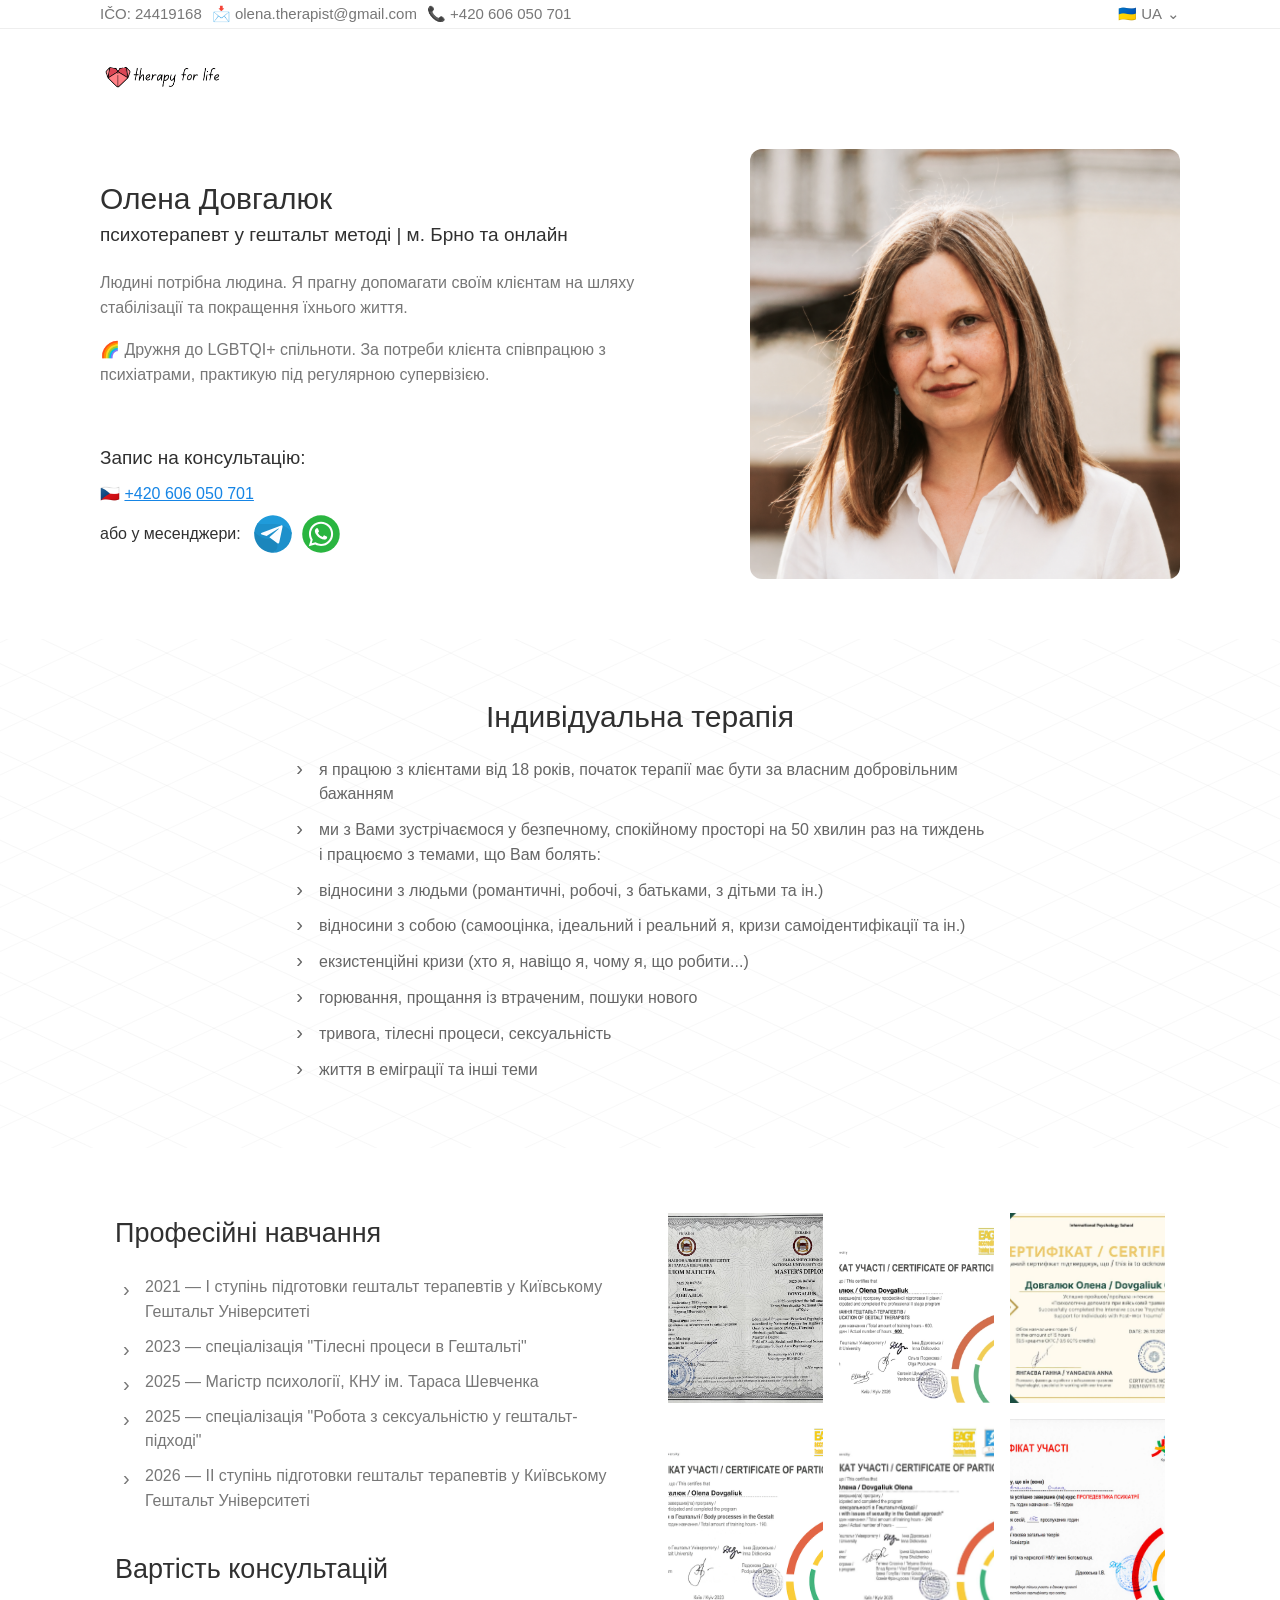
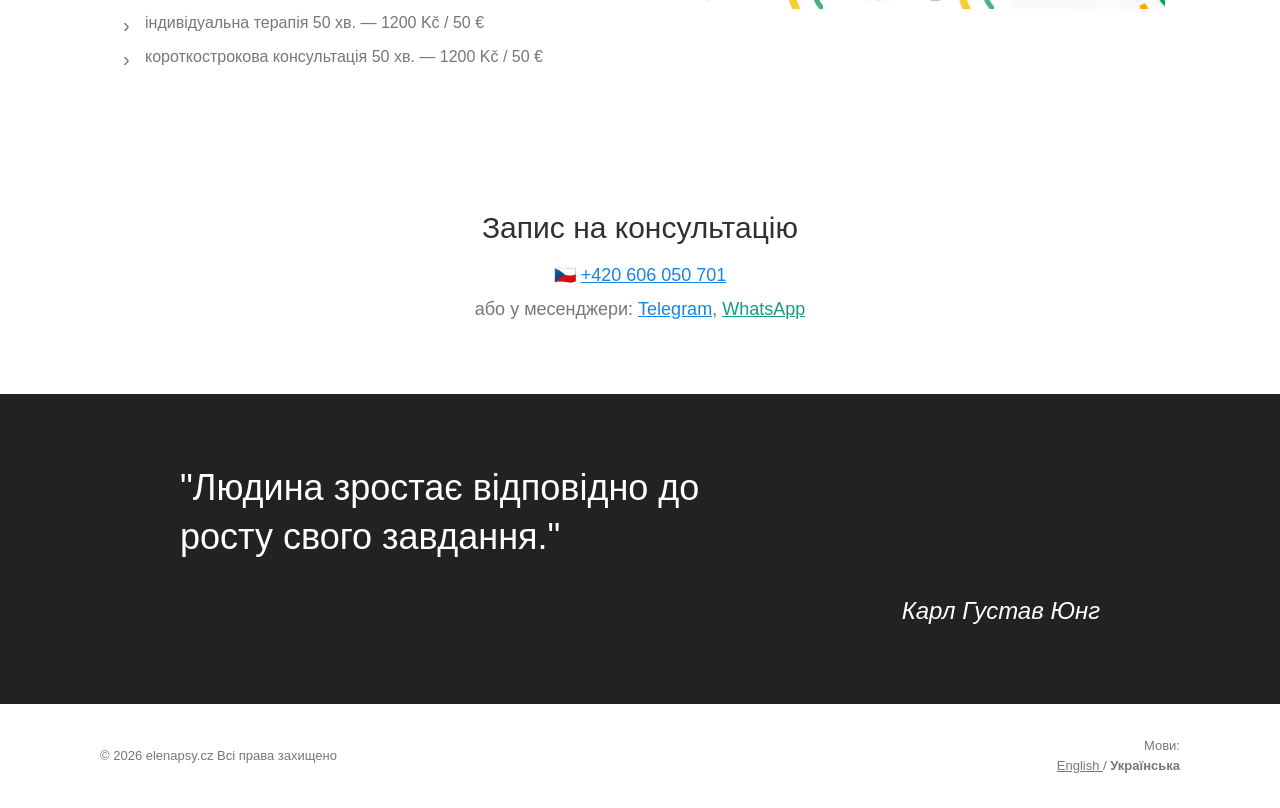
==== index.html @ dbfb4d51 "Update index.html" ====
<!DOCTYPE html>
<html lang="uk">
<head>
    <meta charset="UTF-8">
    <meta name="viewport" content="width=device-width, initial-scale=1.0">

    <title>Психотерапевт у Брно та онлайн</title>

    <meta name="description"
          content="Олена Довгалюк — психотерапевт у гештальт методі. Індивідуальна психотерапія у Брно та онлайн.">

    <link rel="stylesheet" href="css/style.css">
</head>

<body>

<!-- TOP INFORMATION BAR -->
<div class="top-bar">
    <div class="top-bar-inner">

        <div class="contact-info">
            <span>IČO: 24419168</span>

            <a href="mailto:olena.therapist@gmail.com">
                📩 olena.therapist@gmail.com
            </a>

            <a href="tel:+420606050701">
                📞 +420 606 050 701
            </a>
        </div>

        <div class="language">
            🇺🇦 UA <span>⌄</span>
        </div>

    </div>
</div>


<!-- HEADER -->
<header class="header">
    <div class="header-inner">

        <a href="/" class="logo">
            <img src="logo_big.png" alt="elenapsy.cz">
        </a>

    </div>
</header>


<main>

    <!-- HERO -->
    <section class="hero">

        <div class="hero-content">

            <div class="hero-text">

                <h1>Олена Довгалюк</h1>

                <h2>
                    психотерапевт у гештальт методі |
                    м. Брно та онлайн
                </h2>

                <p>
                    Людині потрібна людина. Я прагну допомагати своїм
                    клієнтам на шляху стабілізації та покращення їхнього
                    життя.
                </p>

                <p>
                    🌈 Дружня до LGBTQI+ спільноти.
                    За потреби клієнта співпрацюю з психіатрами,
                    практикую під регулярною супервізією.
                </p>


                <div class="appointment">

                    <h3>Запис на консультацію:</h3>

                    <p>
                        🇨🇿
                        <a href="tel:+420606050701">
                            +420 606 050 701
                        </a>
                    </p>

                    <div class="messengers">
                        <span>або у месенджери:</span>
                        
                        <a href="https://t.me/elenapsybrno"
                           target="_blank"
                           rel="noopener noreferrer"
                           aria-label="Telegram">
                        <img src="tg_btn.svg" alt="Telegram">
                        </a>

                        <a href="https://wa.me/420606050701"
                           target="_blank"
                           rel="noopener noreferrer"
                           aria-label="WhatsApp">

                        <img src="wa_btn.svg" alt="WhatsApp">
                        </a>
    
                    </div>

                </div>

            </div>


            <div class="hero-photo">

                <img
                    src="portrait.png"
                    alt="Олена Довгалюк — психотерапевтка"
                >

            </div>

        </div>

    </section>


    <!-- INDIVIDUAL THERAPY -->
    <section class="therapy">

        <div class="section-inner">

            <h2>Індивідуальна терапія</h2>

            <ul>

                <li>
                    я працюю з клієнтами від 18 років, початок терапії
                    має бути за власним добровільним бажанням
                </li>

                <li>
                    ми з Вами зустрічаємося у безпечному, спокійному
                    просторі на 50 хвилин раз на тиждень і працюємо
                    з темами, що Вам болять:
                </li>

                <li>
                    відносини з людьми (романтичні, робочі,
                    з батьками, з дітьми та ін.)
                </li>

                <li>
                    відносини з собою (самооцінка, ідеальний
                    і реальний я, кризи самоідентифікації та ін.)
                </li>

                <li>
                    екзистенційні кризи (хто я, навіщо я,
                    чому я, що робити...)
                </li>

                <li>
                    горювання, прощання із втраченим,
                    пошуки нового
                </li>

                <li>
                    тривога, тілесні процеси, сексуальність
                </li>

                <li>
                    життя в еміграції та інші теми
                </li>

            </ul>

        </div>

    </section>


    <!-- TRAINING + CERTIFICATES -->
    <section class="training">

        <div class="training-inner">

            <div class="training-text">

                <h2>Професійні навчання</h2>

                <ul>

                    <li>
                        2021 — I ступінь підготовки гештальт терапевтів
                        у Київському Гештальт Університеті
                    </li>

                    <li>
                        2023 — спеціалізація
                        "Тілесні процеси в Гештальті"
                    </li>

                    <li>
                        2025 — Магістр психології,
                        КНУ ім. Тараса Шевченка
                    </li>

                    <li>
                        2025 — спеціалізація
                        "Робота з сексуальністю у гештальт-підході"
                    </li>

                    <li>
                        2026 — II ступінь підготовки гештальт
                        терапевтів у Київському Гештальт Університеті
                    </li>

                </ul>


                <h2 class="price-title">
                    Вартість консультацій
                </h2>

                <ul>

                    <li>
                        індивідуальна терапія 50 хв. —
                        1200 Kč / 50 €
                    </li>

                    <li>
                        короткострокова консультація 50 хв. —
                        1200 Kč / 50 €
                    </li>

                </ul>

            </div>


            <div class="certificates">

                <a href="cert-1-diploma.png" target="_blank">
                    <img src="cert-1-diploma.png"
                         alt="Диплом">
                </a>

                <a href="cert-2-stageII.png" target="_blank">
                    <img src="cert-2-stageII.png"
                         alt="Сертифікат">
                </a>

                <a href="cert-3-war_trauma.png" target="_blank">
                    <img src="cert-3-war_trauma.png"
                         alt="Сертифікат">
                </a>

                <a href="cert-4-body_process.png" target="_blank">
                    <img src="cert-4-body_process.png"
                         alt="Сертифікат">
                </a>

                <a href="cert-5-sex_gt.png" target="_blank">
                    <img src="cert-5-sex_gt.png"
                         alt="Сертифікат">
                </a>

                <a href="cert-6-psychiatry.png" target="_blank">
                    <img src="cert-6-psychiatry.png"
                         alt="Сертифікат">
                </a>

            </div>

        </div>

    </section>


    <!-- CONTACT -->
    <section class="contact">

        <h2>Запис на консультацію</h2>

        <p>
            🇨🇿
            <a href="tel:+420606050701">
                +420 606 050 701
            </a>
        </p>

        <p>
            або у месенджери:
            <a href="#" target="_blank">Telegram</a>,
            <a href="#" target="_blank" class="whatsapp">
                WhatsApp
            </a>
        </p>

    </section>


    <!-- QUOTE -->
    <section class="quote">

        <div class="quote-inner">

            <blockquote>
                "Людина зростає відповідно до росту
                свого завдання."
            </blockquote>

            <cite>
                Карл Густав Юнг
            </cite>

        </div>

    </section>

</main>


<!-- FOOTER -->
<footer>

    <div class="footer-inner">

        <p>
            © 2026 elenapsy.cz Всі права захищено
        </p>

        <div>
            <span>Мови:</span><br>

            <a href="en/">
                English
            </a>
            /
            <strong>Українська</strong>
        </div>

    </div>

</footer>

</body>
</html>
---- css/style.css ----
* {
    box-sizing: border-box;
}

html {
    scroll-behavior: smooth;
}

body {
    margin: 0;
    background: #ffffff;
    color: #303030;
    font-family: Arial, Helvetica, sans-serif;
    font-size: 16px;
    line-height: 1.55;
}

a {
    color: inherit;
}

img {
    max-width: 100%;
    display: block;
}


/* =========================
   TOP BAR
========================= */

.top-bar {
    height: 29px;
    border-bottom: 1px solid #eeeeee;
    font-size: 15px;
    color: #777777;
}

.top-bar-inner {
    max-width: 1080px;
    height: 100%;
    margin: 0 auto;

    display: flex;
    justify-content: space-between;
    align-items: center;
}

.contact-info {
    display: flex;
    align-items: center;
    gap: 10px;
}

.contact-info a {
    text-decoration: none;
}

.language {
    display: flex;
    align-items: center;
    gap: 5px;
}


/* =========================
   HEADER
========================= */

.header {
    height: 95px;
    background: #ffffff;
}

.header-inner {
    max-width: 1080px;
    margin: 0 auto;
    height: 100%;

    display: flex;
    align-items: center;
}

.logo img {
    width: 125px;
    height: auto;
}


/* =========================
   HERO
========================= */

.hero {
    background: #ffffff;
    padding: 25px 20px 60px;
}

.hero-content {
    max-width: 1080px;
    margin: 0 auto;

    display: grid;
    grid-template-columns: 1fr 430px;
    gap: 65px;
    align-items: center;
}

.hero-text {
    padding-top: 5px;
}

.hero-text h1 {
    margin: 0 0 5px;
    font-size: 30px;
    font-weight: 500;
    line-height: 1.25;
}

.hero-text h2 {
    margin: 0 0 22px;
    font-size: 19px;
    font-weight: 500;
    line-height: 1.4;
}

.hero-text p {
    margin: 0 0 18px;
    color: #777777;
    font-size: 16px;
}

.hero-text a {
    color: #1685e5;
}

.hero-text .whatsapp {
    color: #159b86;
}

.appointment {
    margin-top: 55px;
}

.appointment h3 {
    margin: 0 0 10px;
    font-size: 19px;
    font-weight: 500;
}

.appointment p {
    margin-bottom: 8px;
}

.hero-photo img {
    width: 430px;
    height: 430px;
    object-fit: cover;
    border-radius: 12px;
}

/* =========================
   MESSENGER ICONS
========================= */

.messengers {
    display: flex;
    align-items: center;
    gap: 10px;
    flex-wrap: wrap;
}

.messengers > span {
    margin-right: 3px;
}

.messengers a {
    display: inline-flex;
    align-items: center;
    justify-content: center;

    text-decoration: none;

    line-height: 0;
}

.messengers img {
    max-width: 38px;
    height: 100%;
    object-fit: contain;

    transition: transform 0.2s ease;
}

.messengers a:hover img {
    transform: scale(1.08);
}

/* =========================
   THERAPY
========================= */

.therapy {
    padding: 55px 20px 60px;

    background-color: #ffffff;

    background-image:
        repeating-linear-gradient(
            25deg,
            transparent,
            transparent 38px,
            rgba(190, 190, 190, 0.12) 39px,
            transparent 40px
        ),
        repeating-linear-gradient(
            -25deg,
            transparent,
            transparent 38px,
            rgba(190, 190, 190, 0.10) 39px,
            transparent 40px
        );
}

.section-inner {
    max-width: 700px;
    margin: 0 auto;
}

.therapy h2 {
    margin: 0 0 12px;
    text-align: center;
    font-size: 30px;
    font-weight: 500;
}

.therapy ul {
    margin: 0;
    padding-left: 24px;
}

.therapy li {
    padding-left: 5px;
    margin-bottom: 6px;
    color: #666666;
}

.therapy li::marker {
    content: "›  ";
    font-size: 20px;
}


/* =========================
   TRAINING
========================= */

.training {
    padding: 65px 20px 70px;
}

.training-inner {
    max-width: 1050px;
    margin: 0 auto;

    display: grid;
    grid-template-columns: 1fr 1fr;
    gap: 55px;
    align-items: start;
}

.training-text h2 {
    margin: 0 0 20px;
    font-size: 27px;
    font-weight: 500;
}

.training-text ul {
    list-style: none;
    padding: 0;
    margin: 0;
}

.training-text li {
    position: relative;
    padding-left: 30px;
    margin-bottom: 10px;
    color: #777777;
}

.training-text li::before {
    content: "›";
    position: absolute;
    left: 8px;
    top: -1px;
    font-size: 20px;
    color: #777777;
}

.price-title {
    margin-top: 35px !important;
}


/* =========================
   CERTIFICATES
========================= */

.certificates {
    display: grid;
    grid-template-columns: repeat(3, 1fr);
    gap: 16px;
    width: 100%;
    min-width: 0;
}

.certificates a {
    display: block;
    width: 100%;
    min-width: 0;
    overflow: hidden;
}

.certificates img {
    display: block;
    width: 100%;
    height: 190px;
    max-width: 100%;
    object-fit: cover;
    object-position: center;

    transition: transform 0.25s ease;
}

.certificates a:hover img {
    transform: scale(1.03);
}

/* =========================
   CONTACT
========================= */

.contact {
    padding: 55px 20px 65px;
    text-align: center;
}

.contact h2 {
    margin: 0 0 10px;
    font-size: 30px;
    font-weight: 500;
}

.contact p {
    margin: 6px 0;
    color: #777777;
    font-size: 18px;
}

.contact a {
    color: #1685e5;
}

.contact .whatsapp {
    color: #159b86;
}


/* =========================
   QUOTE
========================= */

.quote {
    background: #222222;
    color: #ffffff;
    padding: 70px 20px 75px;
}

.quote-inner {
    max-width: 920px;
    margin: 0 auto;
}

.quote blockquote {
    margin: 0;
    max-width: 600px;

    font-size: 36px;
    font-weight: 500;
    line-height: 1.35;
}

.quote cite {
    display: block;
    margin-top: 30px;
    margin-left: auto;

    width: max-content;
    max-width: 100%;

    font-size: 24px;
    font-style: italic;
}


/* =========================
   FOOTER
========================= */

footer {
    background: #ffffff;
    padding: 32px 20px;
    color: #777777;
    font-size: 13px;
}

.footer-inner {
    max-width: 1080px;
    margin: 0 auto;

    display: flex;
    justify-content: space-between;
    align-items: center;
}

.footer-inner p {
    margin: 0;
}

.footer-inner div {
    text-align: right;
}

.footer-inner a {
    color: #777777;
}


/* =========================
   MOBILE
========================= */

@media (max-width: 800px) {

    .top-bar {
        height: auto;
        padding: 8px 15px;
    }

    .top-bar-inner {
        flex-direction: column;
        gap: 7px;
    }

    .contact-info {
        flex-wrap: wrap;
        justify-content: center;
    }

    .header {
        height: 75px;
    }

    .header-inner {
        justify-content: center;
    }

    .hero {
        padding: 35px 20px 50px;
    }

    .hero-content {
        grid-template-columns: 1fr;
        gap: 35px;
    }

    .hero-text {
        order: 1;
    }

    .hero-photo {
        order: 0;
    }

    .hero-photo img {
        width: 100%;
        height: auto;
        max-width: 430px;
        margin: 0 auto;
    }

    .appointment {
        margin-top: 35px;
    }

    .training-inner {
        grid-template-columns: 1fr;
    }

    .certificates {
        grid-template-columns: repeat(2, minmax(0, 1fr));
    }

    .certificates img {
        height: 150px;
    }

    .quote blockquote {
        font-size: 28px;
    }

    .quote cite {
        font-size: 20px;
    }

    .footer-inner {
        flex-direction: column;
        gap: 25px;
        text-align: center;
    }

    .footer-inner div {
        text-align: center;
    }
}


@media (max-width: 480px) {

    .contact-info {
        flex-direction: column;
        gap: 3px;
    }

    .hero-text h1 {
        font-size: 27px;
    }

    .hero-text h2 {
        font-size: 17px;
    }

    .therapy h2,
    .contact h2 {
        font-size: 27px;
    }

    .certificates {
        grid-template-columns: 1fr;
    }

    .quote {
        padding: 50px 20px;
    }

    .quote blockquote {
        font-size: 25px;
    }
    
    .messengers img {
        width: 36px;
        height: 36px;
    }
}
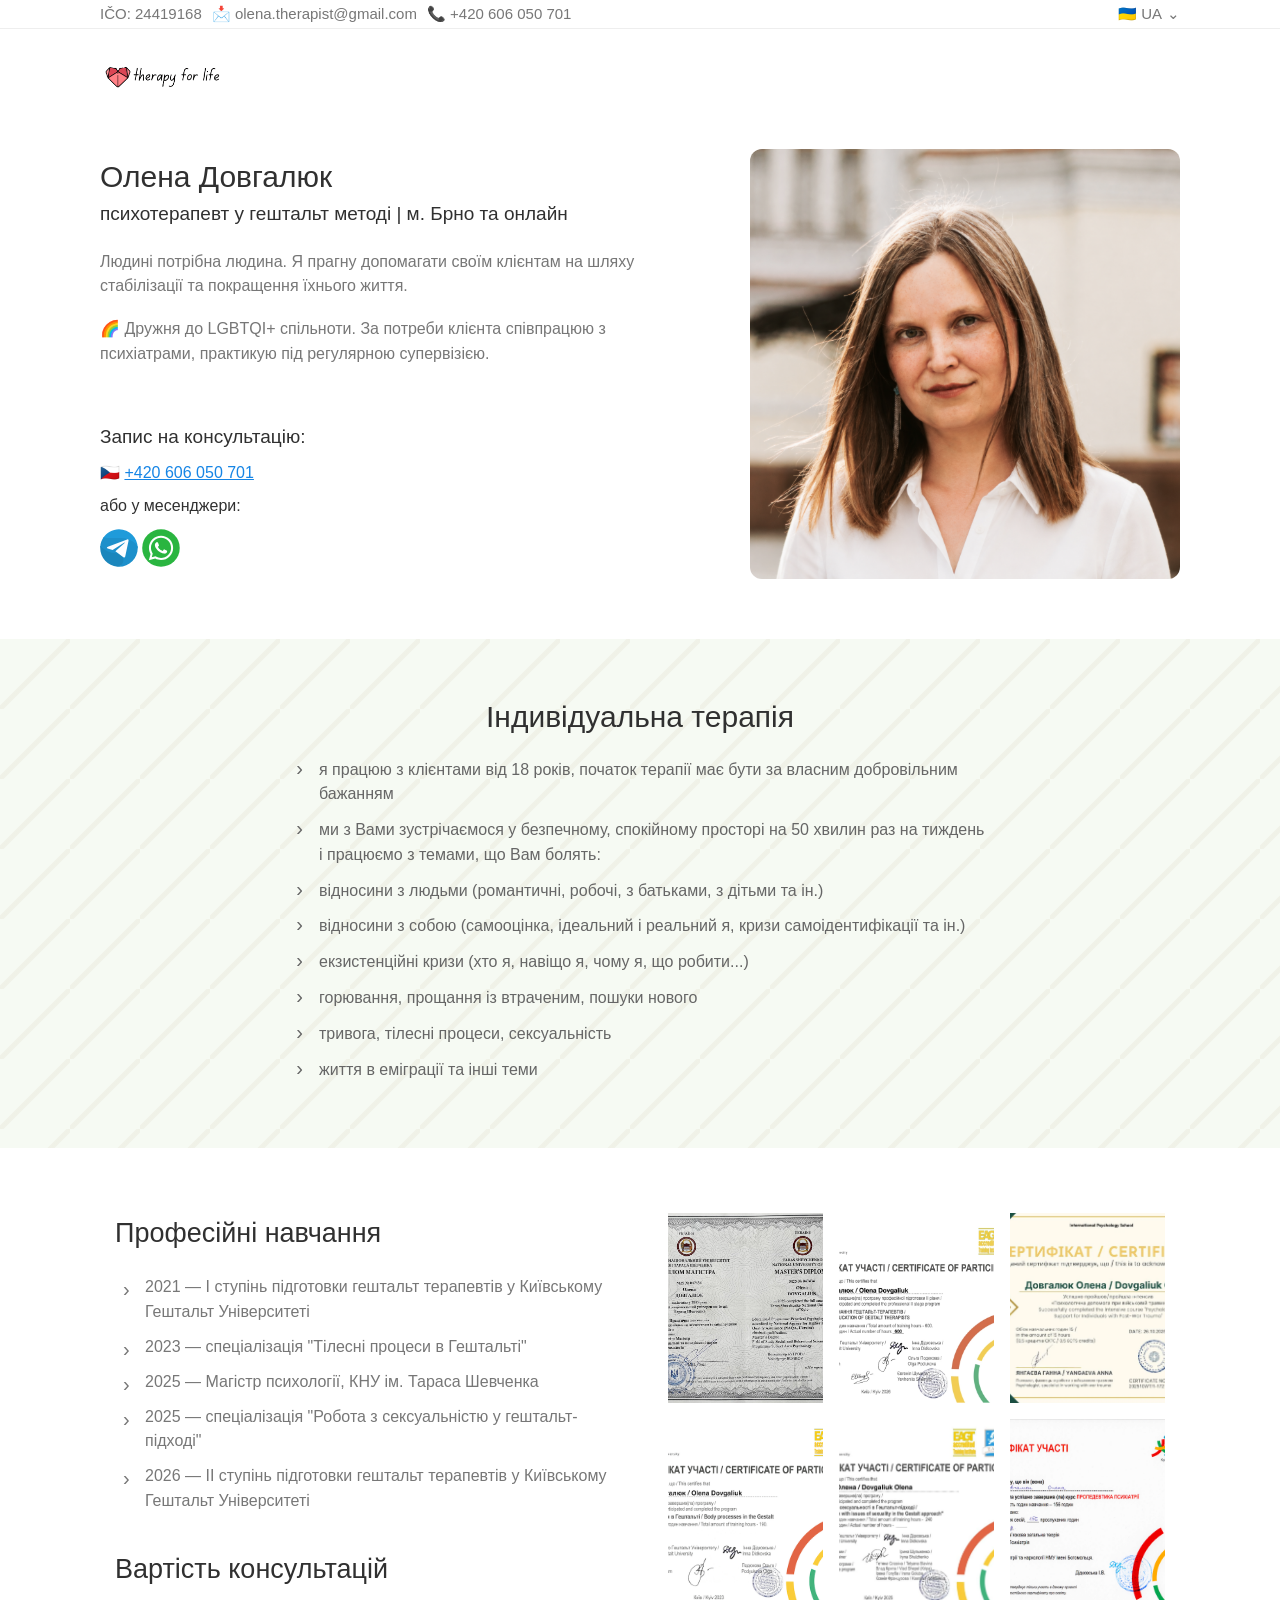
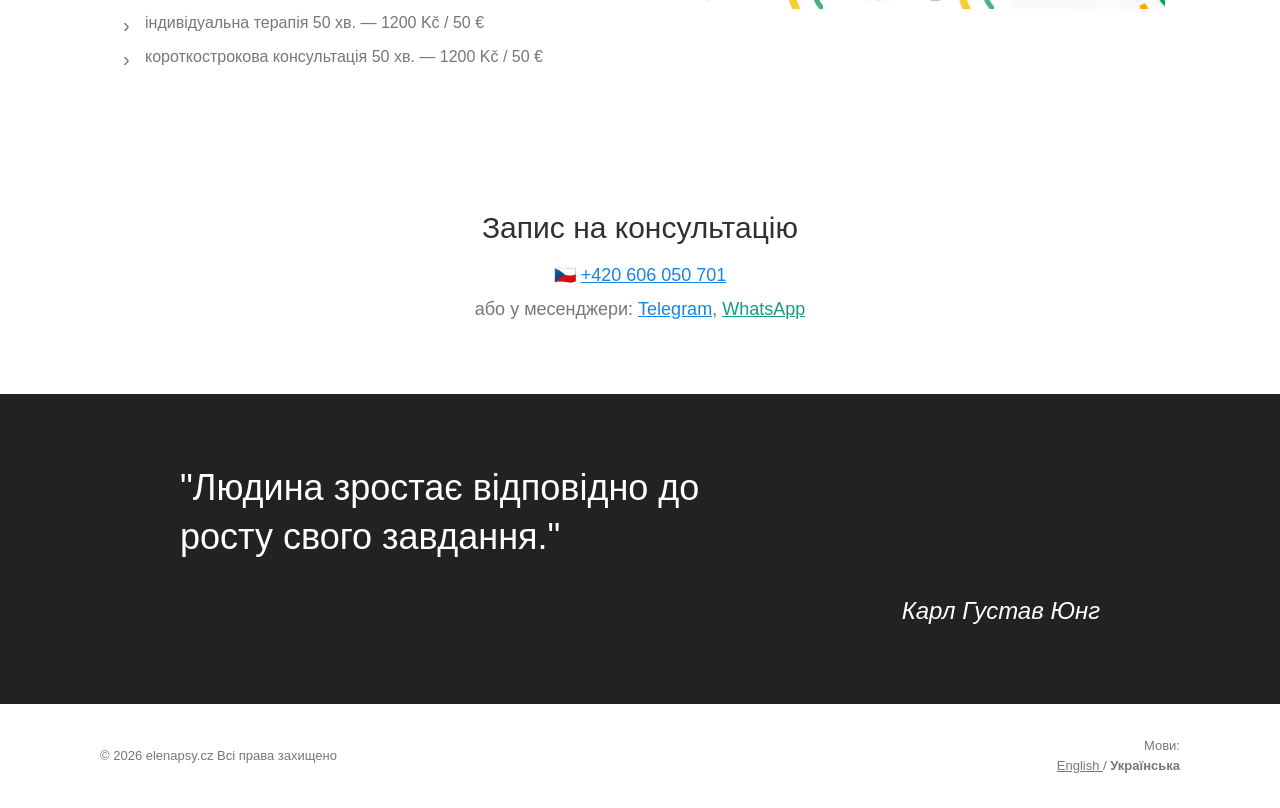
==== commit 3cd5c9a2: "Update index.html" ====
--- a/index.html
+++ b/index.html
@@ -90,26 +90,29 @@
                         </a>
                     </p>
 
-                    <div class="messengers">
-                        <span>або у месенджери:</span>
-                        
-                        <a href="https://t.me/elenapsybrno"
-                           target="_blank"
-                           rel="noopener noreferrer"
-                           aria-label="Telegram">
-                        <img src="tg_btn.svg" alt="Telegram">
-                        </a>
-
-                        <a href="https://wa.me/420606050701"
-                           target="_blank"
-                           rel="noopener noreferrer"
-                           aria-label="WhatsApp">
-
-                        <img src="wa_btn.svg" alt="WhatsApp">
-                        </a>
-    
-                    </div>
-
+<div class="messengers">
+
+    <span>або у месенджери:</span>
+
+    <div class="messenger-icons">
+
+        <a href="https://t.me/elenapsybrno"
+           target="_blank"
+           rel="noopener noreferrer"
+           aria-label="Telegram">
+            <img src="tg_btn.svg" alt="Telegram">
+        </a>
+
+        <a href="https://wa.me/420606050701"
+           target="_blank"
+           rel="noopener noreferrer"
+           aria-label="WhatsApp">
+            <img src="wa_btn.svg" alt="WhatsApp">
+        </a>
+
+    </div>
+
+</div>
                 </div>
 
             </div>
--- a/css/style.css
+++ b/css/style.css
@@ -165,13 +165,13 @@
 
 .messengers {
     display: flex;
-    align-items: center;
+    flex-direction: column;
+    align-items: flex-start;
     gap: 10px;
-    flex-wrap: wrap;
 }
 
 .messengers > span {
-    margin-right: 3px;
+    display: block;
 }
 
 .messengers a {
@@ -180,13 +180,12 @@
     justify-content: center;
 
     text-decoration: none;
-
     line-height: 0;
 }
 
 .messengers img {
-    max-width: 38px;
-    height: 100%;
+    width: 38px;
+    height: 38px;
     object-fit: contain;
 
     transition: transform 0.2s ease;
@@ -199,7 +198,7 @@
 /* =========================
    THERAPY
 ========================= */
-
+/*
 .therapy {
     padding: 55px 20px 60px;
 
@@ -221,6 +220,24 @@
             transparent 40px
         );
 }
+*/
+
+.therapy {
+    padding: 55px 20px 60px;
+
+    background-color: #f6faf3;
+
+    background-image:
+        linear-gradient(
+            135deg,
+            transparent 47%,
+            rgba(190, 170, 140, 0.11) 48%,
+            rgba(190, 170, 140, 0.11) 52%,
+            transparent 53%
+        );
+
+    background-size: 70px 70px;
+}
 
 .section-inner {
     max-width: 700px;
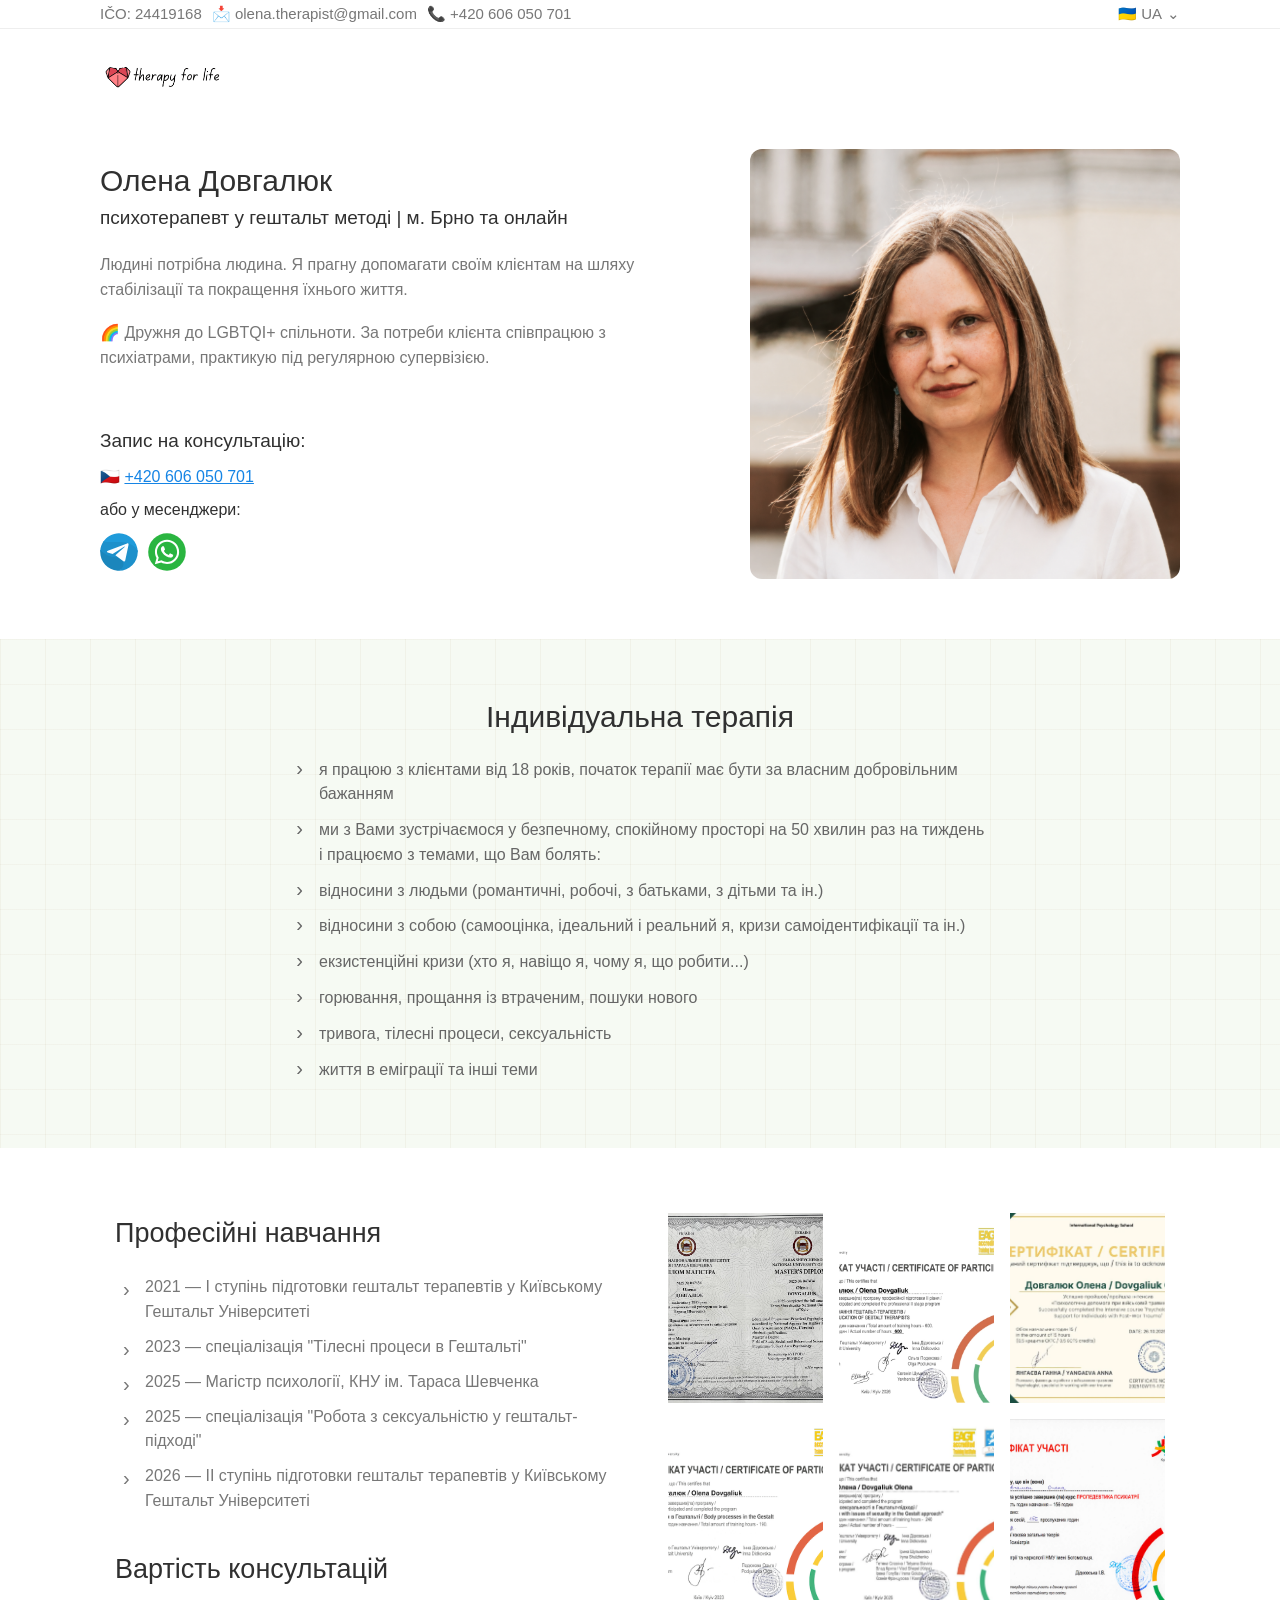
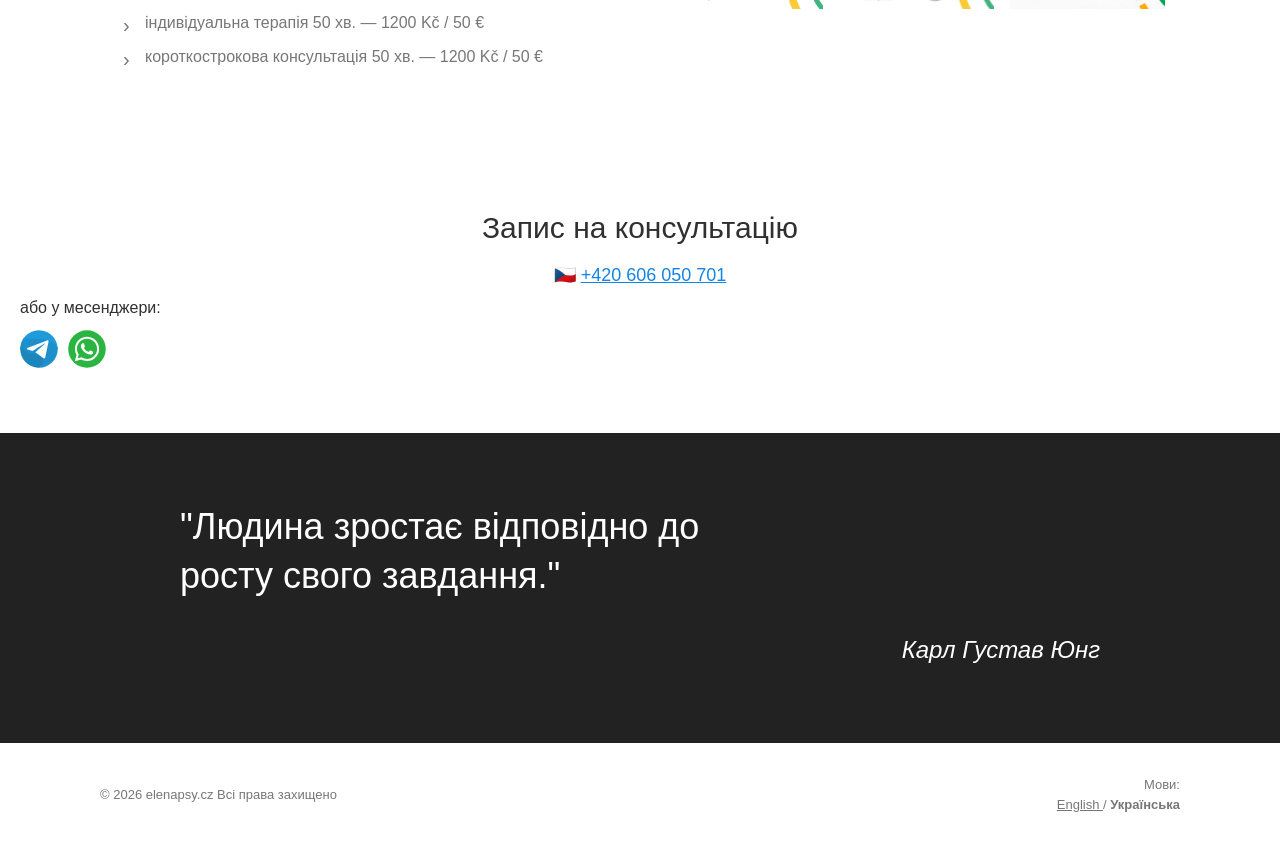
==== commit ba4f631c: "Update index.html" ====
--- a/index.html
+++ b/index.html
@@ -90,29 +90,29 @@
                         </a>
                     </p>
 
-<div class="messengers">
-
-    <span>або у месенджери:</span>
-
-    <div class="messenger-icons">
-
-        <a href="https://t.me/elenapsybrno"
-           target="_blank"
-           rel="noopener noreferrer"
-           aria-label="Telegram">
-            <img src="tg_btn.svg" alt="Telegram">
-        </a>
-
-        <a href="https://wa.me/420606050701"
-           target="_blank"
-           rel="noopener noreferrer"
-           aria-label="WhatsApp">
-            <img src="wa_btn.svg" alt="WhatsApp">
-        </a>
-
-    </div>
-
-</div>
+                    <div class="messengers">
+
+                        <span>або у месенджери:</span>
+
+                        <div class="messenger-icons">
+
+                            <a href="https://t.me/elenapsybrno"
+                               target="_blank"
+                               rel="noopener noreferrer"
+                               aria-label="Telegram">
+                               <img src="tg_btn.svg" alt="Telegram">
+                            </a>
+
+                            <a href="https://wa.me/420606050701"
+                               target="_blank"
+                               rel="noopener noreferrer"
+                               aria-label="WhatsApp">
+                               <img src="wa_btn.svg" alt="WhatsApp">
+                            </a>
+
+                        </div>
+
+                    </div>
                 </div>
 
             </div>
@@ -298,13 +298,29 @@
             </a>
         </p>
 
-        <p>
-            або у месенджери:
-            <a href="#" target="_blank">Telegram</a>,
-            <a href="#" target="_blank" class="whatsapp">
-                WhatsApp
-            </a>
-        </p>
+                    <div class="messengers">
+
+                        <span>або у месенджери:</span>
+
+                        <div class="messenger-icons">
+
+                            <a href="https://t.me/elenapsybrno"
+                               target="_blank"
+                               rel="noopener noreferrer"
+                               aria-label="Telegram">
+                               <img src="tg_btn.svg" alt="Telegram">
+                            </a>
+
+                            <a href="https://wa.me/420606050701"
+                               target="_blank"
+                               rel="noopener noreferrer"
+                               aria-label="WhatsApp">
+                               <img src="wa_btn.svg" alt="WhatsApp">
+                            </a>
+
+                        </div>
+
+                    </div>
 
     </section>
 
--- a/css/style.css
+++ b/css/style.css
@@ -170,28 +170,30 @@
     gap: 10px;
 }
 
-.messengers > span {
+.messenger-icons {
+    display: flex;
+    flex-direction: row;
+    align-items: center;
+    gap: 10px;
+}
+
+.messenger-icons a {
+    display: inline-flex;
+    align-items: center;
+    justify-content: center;
+    line-height: 0;
+    text-decoration: none;
+}
+
+.messenger-icons img {
     display: block;
-}
-
-.messengers a {
-    display: inline-flex;
-    align-items: center;
-    justify-content: center;
-
-    text-decoration: none;
-    line-height: 0;
-}
-
-.messengers img {
     width: 38px;
     height: 38px;
     object-fit: contain;
-
     transition: transform 0.2s ease;
 }
 
-.messengers a:hover img {
+.messenger-icons a:hover img {
     transform: scale(1.08);
 }
 
@@ -229,14 +231,16 @@
 
     background-image:
         linear-gradient(
-            135deg,
-            transparent 47%,
-            rgba(190, 170, 140, 0.11) 48%,
-            rgba(190, 170, 140, 0.11) 52%,
-            transparent 53%
+            90deg,
+            rgba(190, 170, 140, 0.10) 1px,
+            transparent 1px
+        ),
+        linear-gradient(
+            rgba(190, 170, 140, 0.08) 1px,
+            transparent 1px
         );
 
-    background-size: 70px 70px;
+    background-size: 45px 45px;
 }
 
 .section-inner {
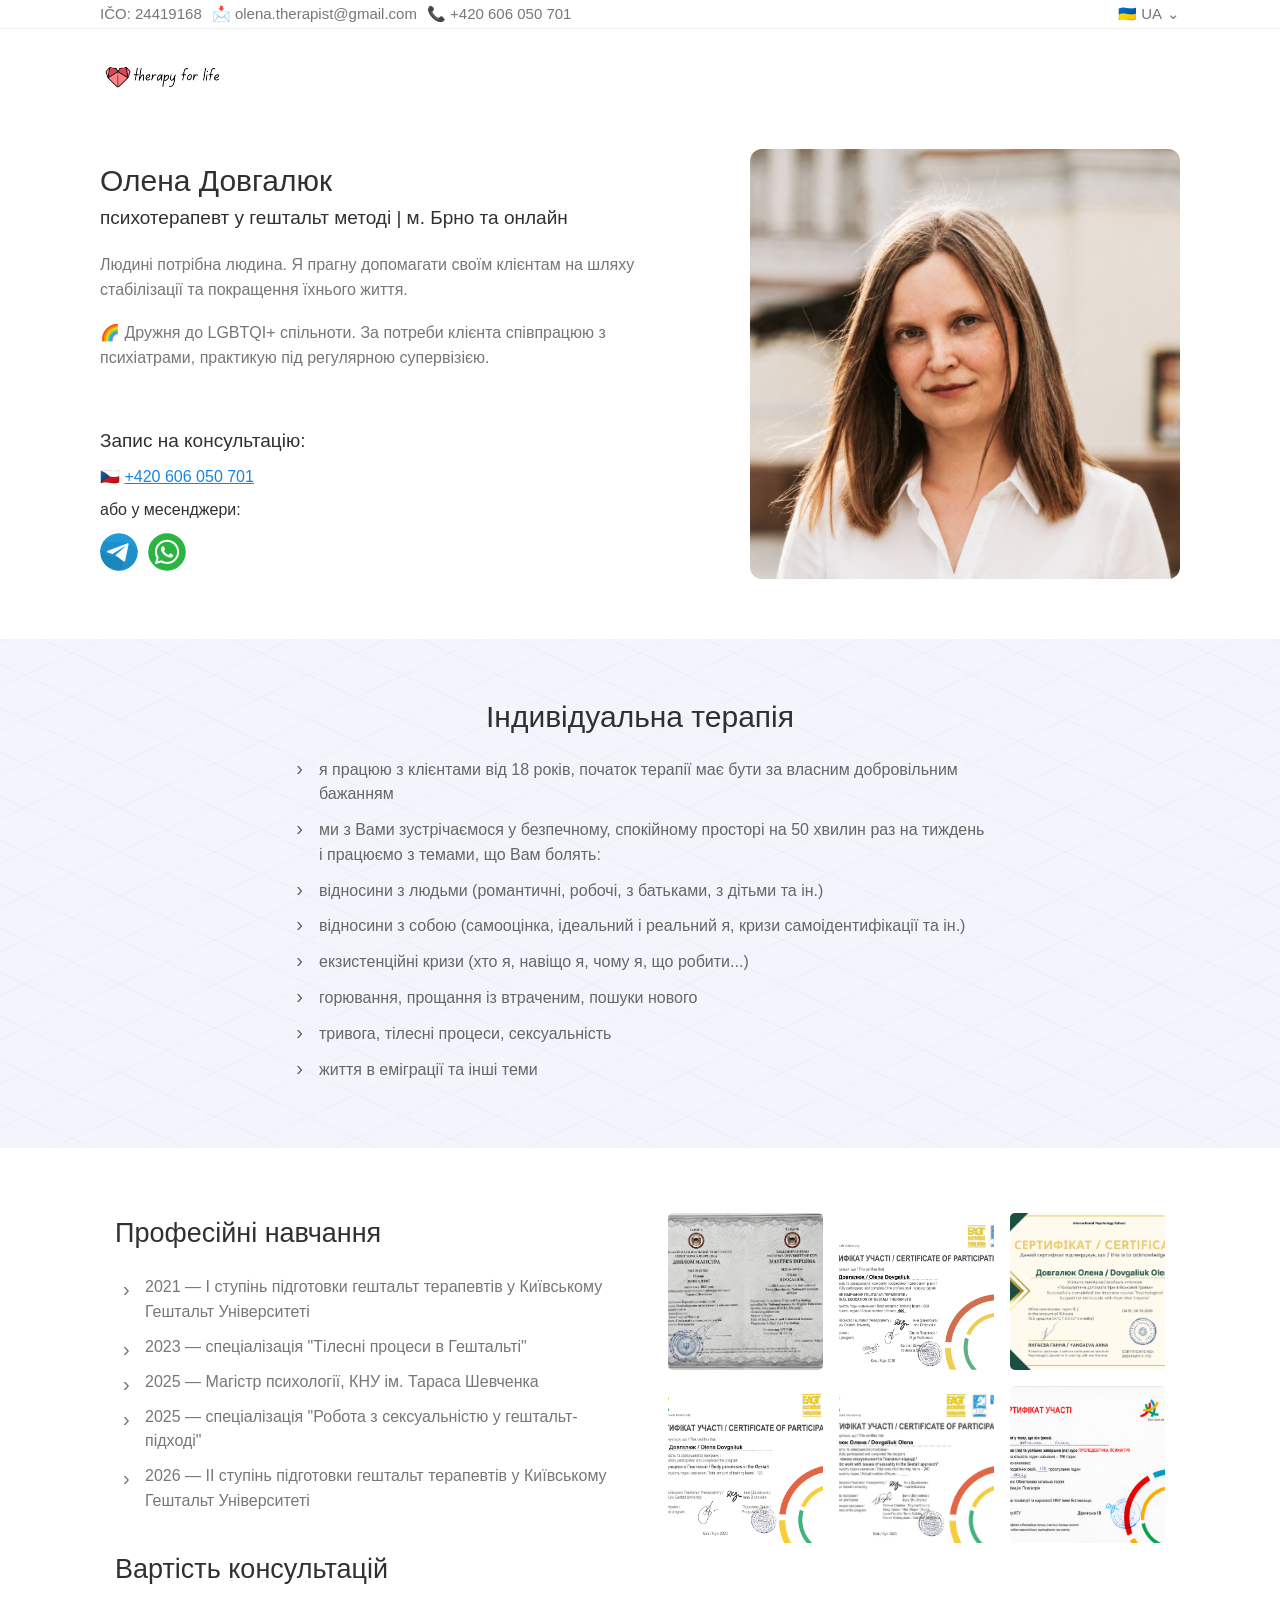
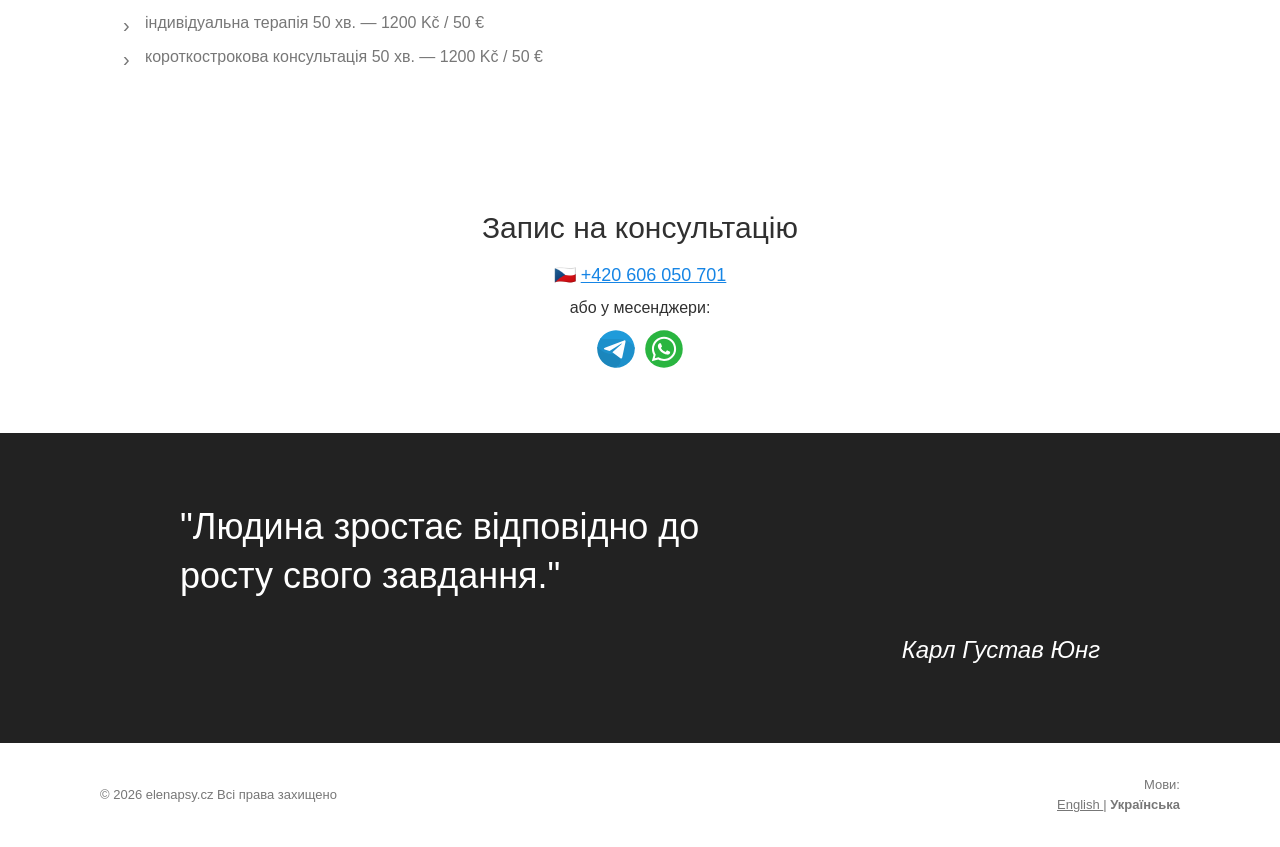
==== commit b852fc2d: "Update index.html" ====
--- a/index.html
+++ b/index.html
@@ -361,7 +361,7 @@
             <a href="en/">
                 English
             </a>
-            /
+            |
             <strong>Українська</strong>
         </div>
 
--- a/css/style.css
+++ b/css/style.css
@@ -197,14 +197,22 @@
     transform: scale(1.08);
 }
 
+.contact .messengers {
+    align-items: center;
+}
+
+.contact .messenger-icons {
+    justify-content: center;
+}
+
 /* =========================
    THERAPY
 ========================= */
-/*
+
 .therapy {
     padding: 55px 20px 60px;
 
-    background-color: #ffffff;
+    background-color: #f2f6fc;
 
     background-image:
         repeating-linear-gradient(
@@ -222,26 +230,6 @@
             transparent 40px
         );
 }
-*/
-
-.therapy {
-    padding: 55px 20px 60px;
-
-    background-color: #f6faf3;
-
-    background-image:
-        linear-gradient(
-            90deg,
-            rgba(190, 170, 140, 0.10) 1px,
-            transparent 1px
-        ),
-        linear-gradient(
-            rgba(190, 170, 140, 0.08) 1px,
-            transparent 1px
-        );
-
-    background-size: 45px 45px;
-}
 
 .section-inner {
     max-width: 700px;
@@ -270,7 +258,6 @@
     content: "›  ";
     font-size: 20px;
 }
-
 
 /* =========================
    TRAINING
@@ -329,24 +316,31 @@
 
 .certificates {
     display: grid;
-    grid-template-columns: repeat(3, 1fr);
+    grid-template-columns: repeat(3, minmax(0, 1fr));
     gap: 16px;
     width: 100%;
-    min-width: 0;
 }
 
 .certificates a {
-    display: block;
+    display: flex;
+    align-items: center;
+    justify-content: center;
+
     width: 100%;
-    min-width: 0;
+    height: 157px;
+
     overflow: hidden;
+    border-radius: 5px;
+
+    background: #f7f5f1;
 }
 
 .certificates img {
     display: block;
+
     width: 100%;
-    height: 190px;
-    max-width: 100%;
+    height: 100%;
+
     object-fit: cover;
     object-position: center;
 
@@ -519,11 +513,11 @@
     }
 
     .certificates {
-        grid-template-columns: repeat(2, minmax(0, 1fr));
-    }
-
-    .certificates img {
-        height: 150px;
+    grid-template-columns: repeat(2, minmax(0, 1fr));
+    }
+
+    .certificates a {
+    height: 150px;
     }
 
     .quote blockquote {
@@ -567,7 +561,17 @@
     }
 
     .certificates {
-        grid-template-columns: 1fr;
+    grid-template-columns: 1fr;
+    }
+
+    .certificates a {
+    height: auto;
+    min-height: 300px;
+    }
+
+    .certificates img {
+    width: 100%;
+    height: auto;
     }
 
     .quote {
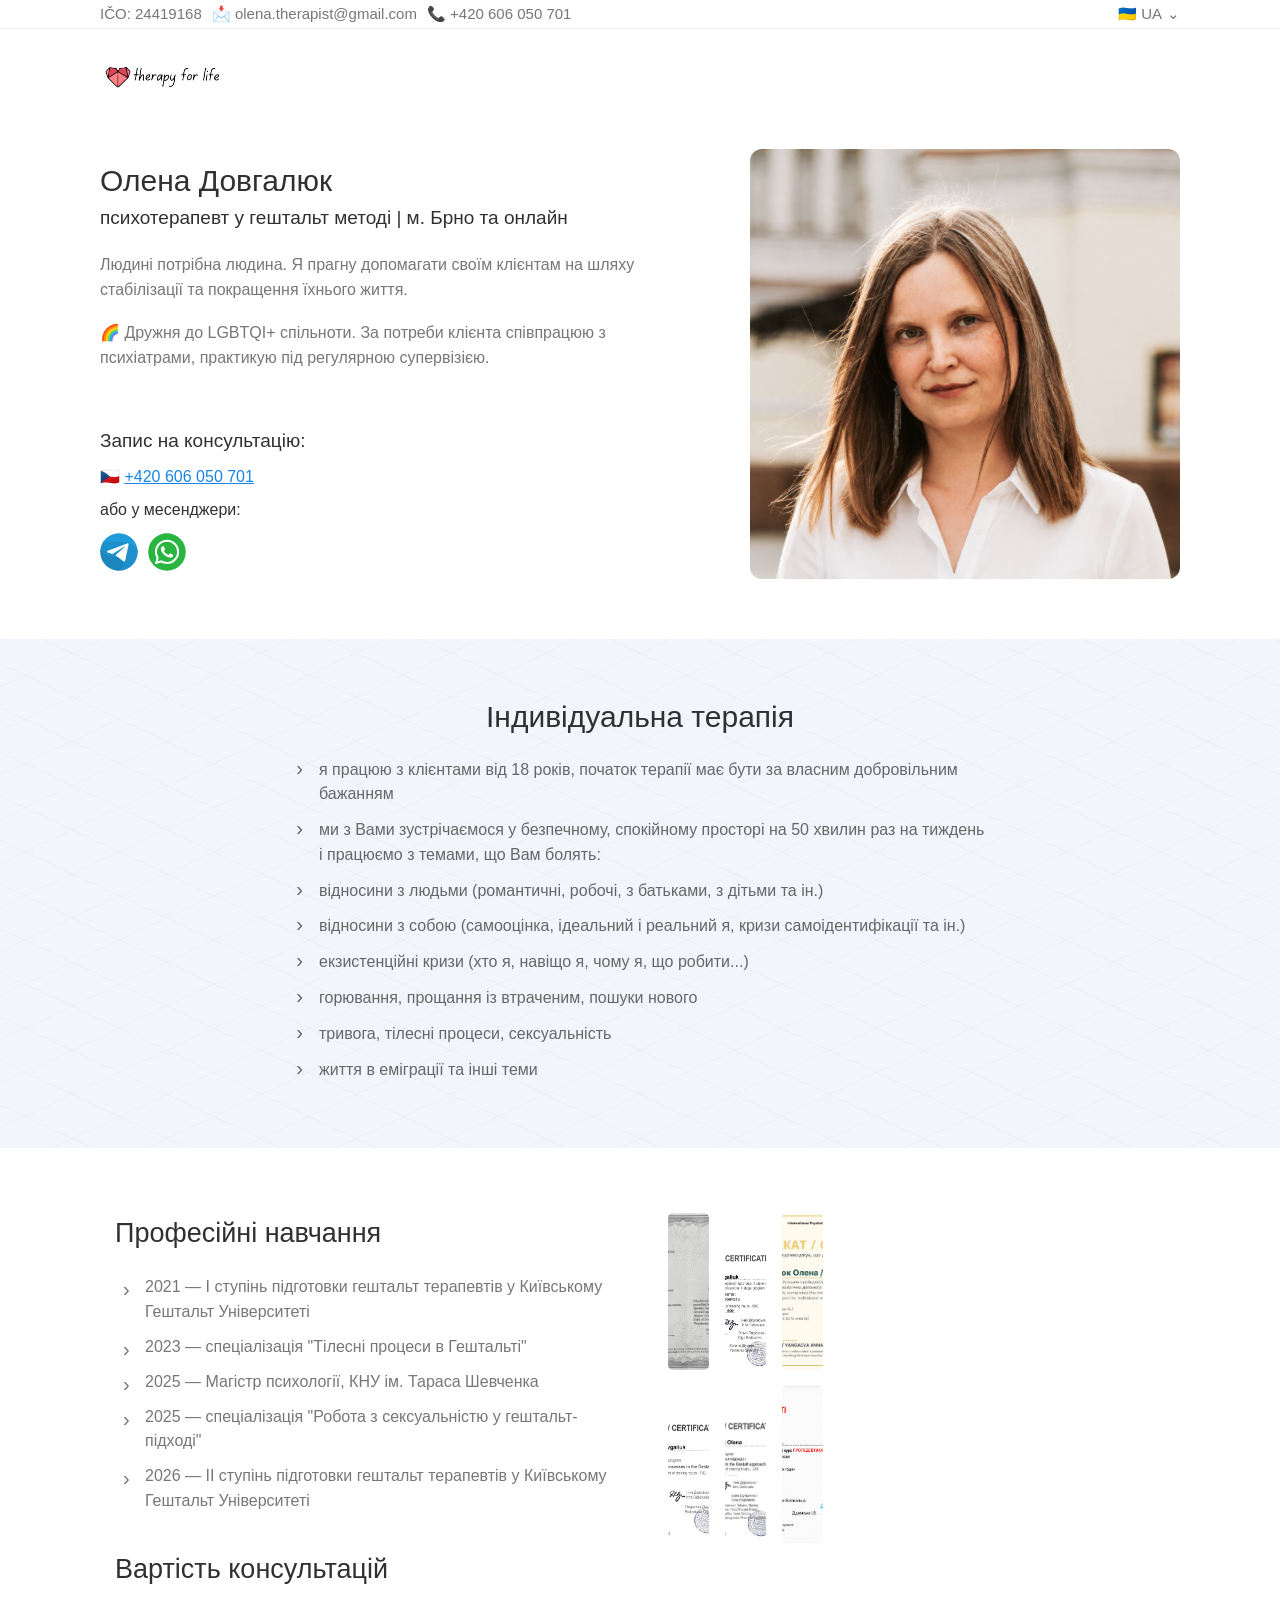
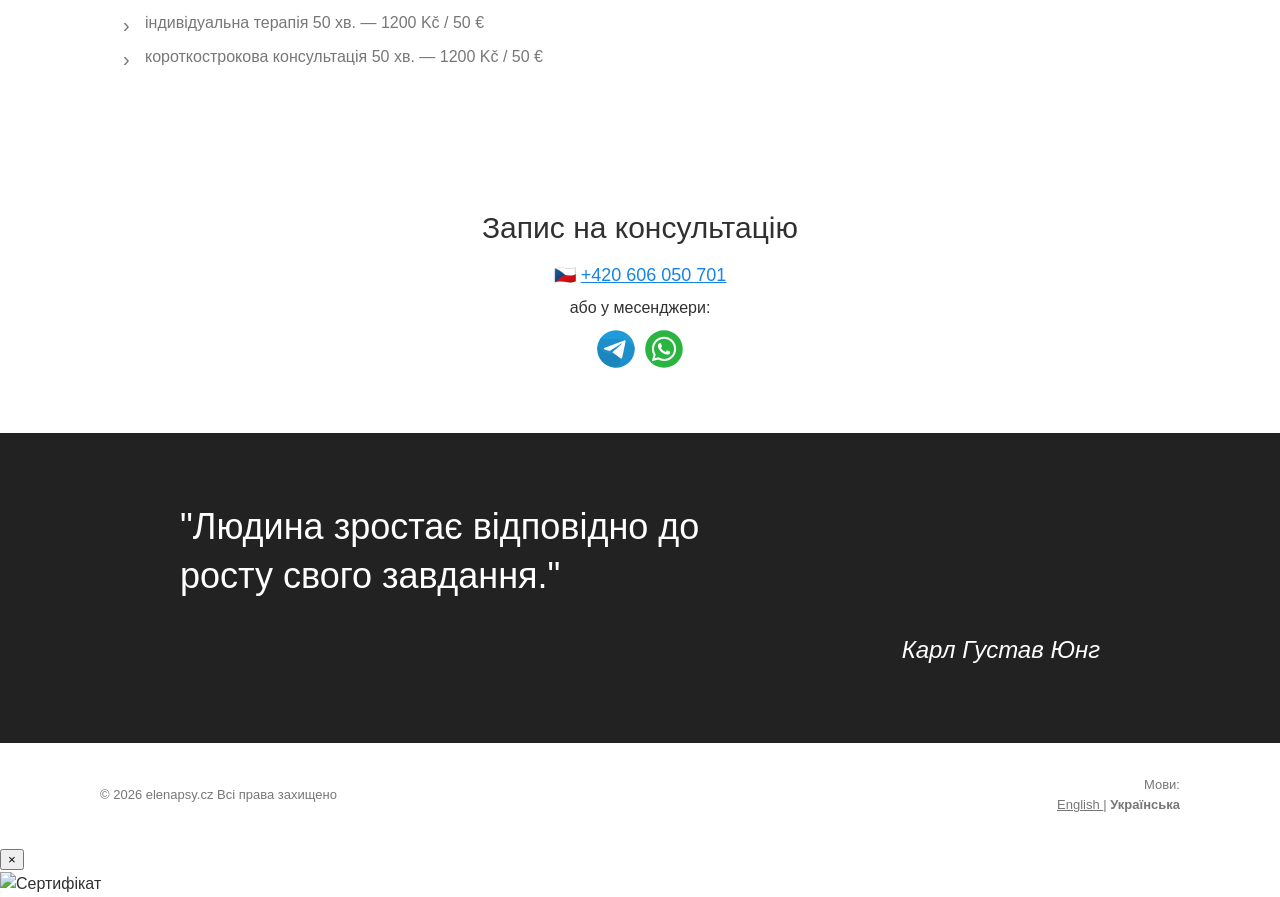
==== commit 89a7a5a4: "Update index.html" ====
--- a/index.html
+++ b/index.html
@@ -249,35 +249,33 @@
 
             <div class="certificates">
 
-                <a href="cert-1-diploma.png" target="_blank">
-                    <img src="cert-1-diploma.png"
-                         alt="Диплом">
-                </a>
-
-                <a href="cert-2-stageII.png" target="_blank">
-                    <img src="cert-2-stageII.png"
-                         alt="Сертифікат">
-                </a>
-
-                <a href="cert-3-war_trauma.png" target="_blank">
-                    <img src="cert-3-war_trauma.png"
-                         alt="Сертифікат">
-                </a>
-
-                <a href="cert-4-body_process.png" target="_blank">
-                    <img src="cert-4-body_process.png"
-                         alt="Сертифікат">
-                </a>
-
-                <a href="cert-5-sex_gt.png" target="_blank">
-                    <img src="cert-5-sex_gt.png"
-                         alt="Сертифікат">
-                </a>
-
-                <a href="cert-6-psychiatry.png" target="_blank">
-                    <img src="cert-6-psychiatry.png"
-                         alt="Сертифікат">
-                </a>
+                <div class="certificates">
+
+    <a href="#" class="certificate-link" data-certificate="cert-1-diploma.png">
+        <img src="cert-1-diploma.png" alt="Диплом">
+    </a>
+
+    <a href="#" class="certificate-link" data-certificate="cert-2-stageII.png">
+        <img src="cert-2-stageII.png" alt="Сертифікат">
+    </a>
+
+    <a href="#" class="certificate-link" data-certificate="cert-3-war_trauma.png">
+        <img src="cert-3-war_trauma.png" alt="Сертифікат">
+    </a>
+
+    <a href="#" class="certificate-link" data-certificate="cert-4-body_process.png">
+        <img src="cert-4-body_process.png" alt="Сертифікат">
+    </a>
+
+    <a href="#" class="certificate-link" data-certificate="cert-5-sex_gt.png">
+        <img src="cert-5-sex_gt.png" alt="Сертифікат">
+    </a>
+
+    <a href="#" class="certificate-link" data-certificate="cert-6-psychiatry.png">
+        <img src="cert-6-psychiatry.png" alt="Сертифікат">
+    </a>
+
+                </div>
 
             </div>
 
@@ -369,5 +367,101 @@
 
 </footer>
 
+<!-- CERTIFICATE LIGHTBOX -->
+
+<div class="certificate-lightbox" id="certificateLightbox">
+
+    <button
+        class="lightbox-close"
+        id="lightboxClose"
+        aria-label="Закрити">
+        ×
+    </button>
+
+    <img
+        id="lightboxImage"
+        src=""
+        alt="Сертифікат">
+
+</div>
+
+
+<!-- JAVASCRIPT -->
+
+<script>
+    const certificateLinks =
+        document.querySelectorAll(".certificate-link");
+
+    const lightbox =
+        document.getElementById("certificateLightbox");
+
+    const lightboxImage =
+        document.getElementById("lightboxImage");
+
+    const lightboxClose =
+        document.getElementById("lightboxClose");
+
+
+    certificateLinks.forEach(link => {
+
+        link.addEventListener("click", function(event) {
+
+            event.preventDefault();
+
+            const image =
+                this.getAttribute("data-certificate");
+
+            lightboxImage.src = image;
+
+            lightbox.classList.add("active");
+
+            document.body.classList.add("lightbox-open");
+
+        });
+
+    });
+
+
+    function closeLightbox() {
+
+        lightbox.classList.remove("active");
+
+        document.body.classList.remove("lightbox-open");
+
+        lightboxImage.src = "";
+
+    }
+
+
+    lightboxClose.addEventListener(
+        "click",
+        closeLightbox
+    );
+
+
+    lightbox.addEventListener(
+        "click",
+        function(event) {
+
+            if (event.target === lightbox) {
+                closeLightbox();
+            }
+
+        }
+    );
+
+
+    document.addEventListener(
+        "keydown",
+        function(event) {
+
+            if (event.key === "Escape") {
+                closeLightbox();
+            }
+
+        }
+    );
+</script>
+
 </body>
 </html>
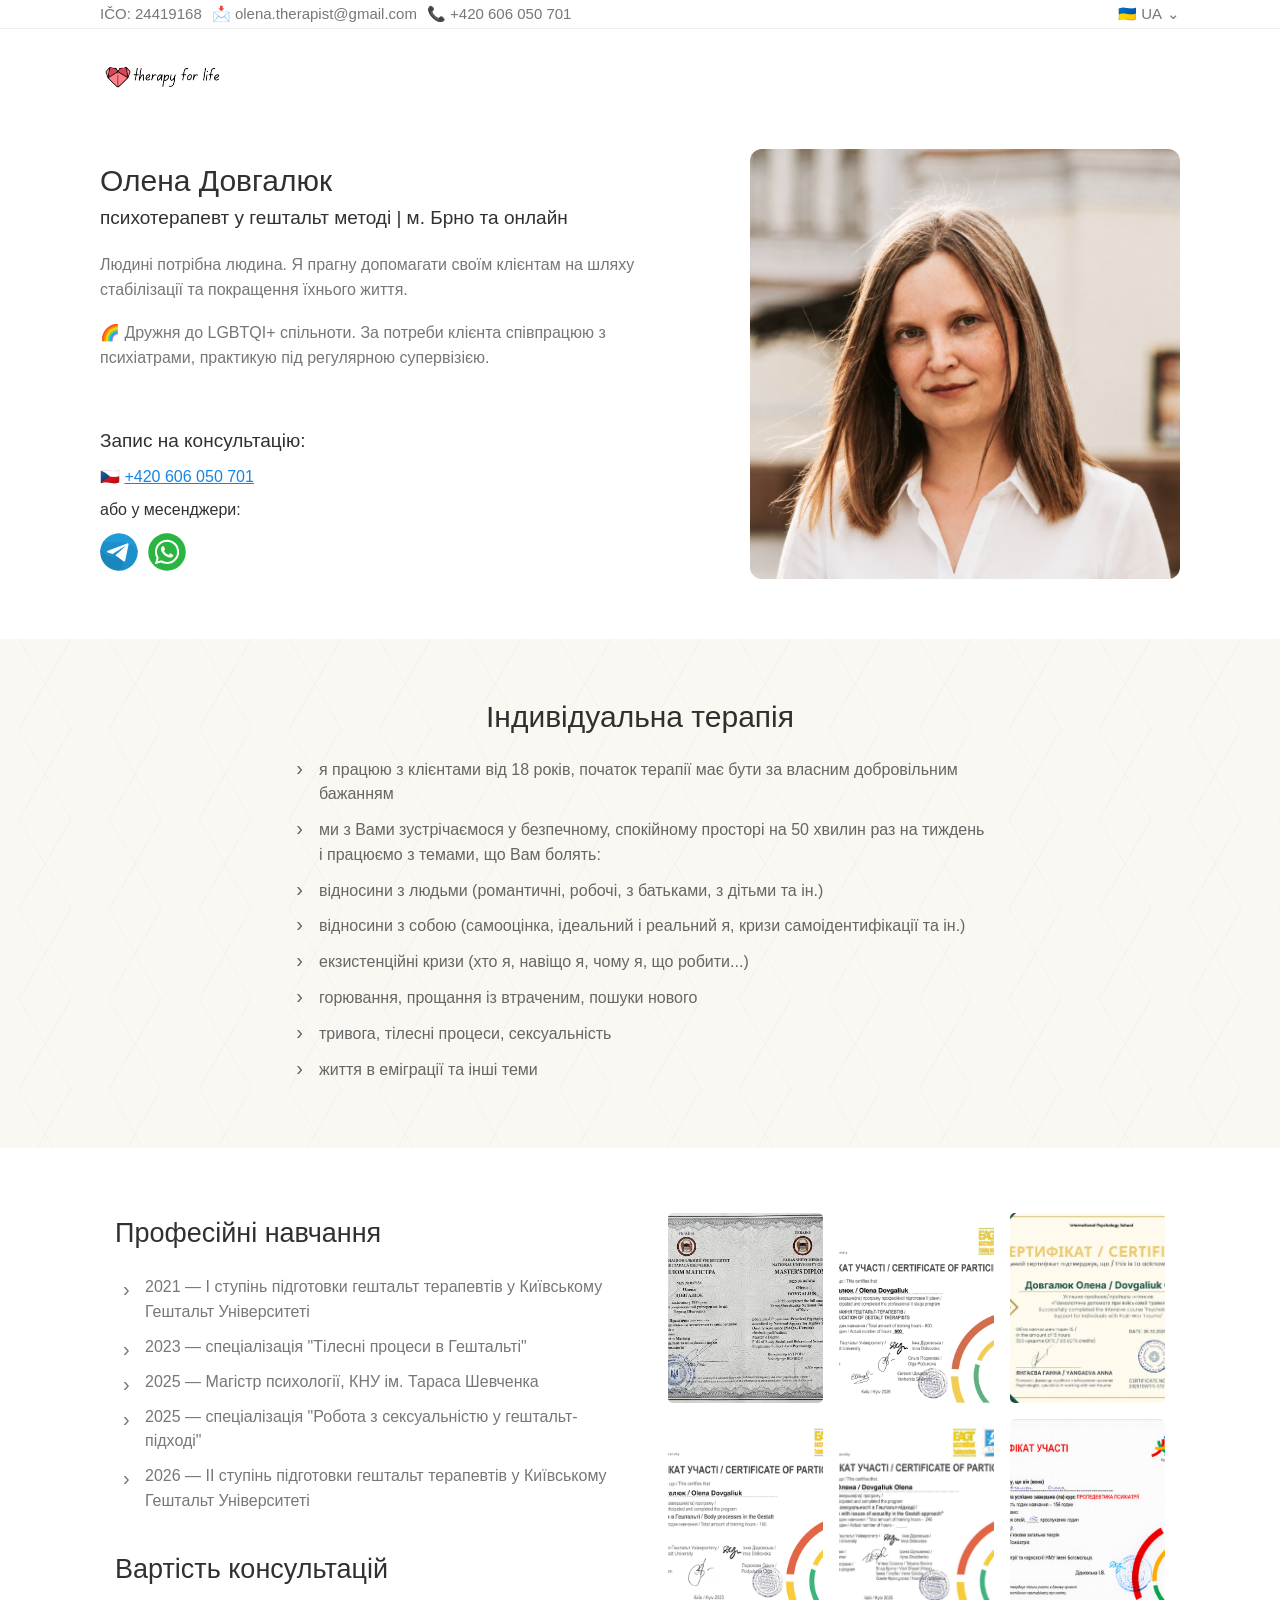
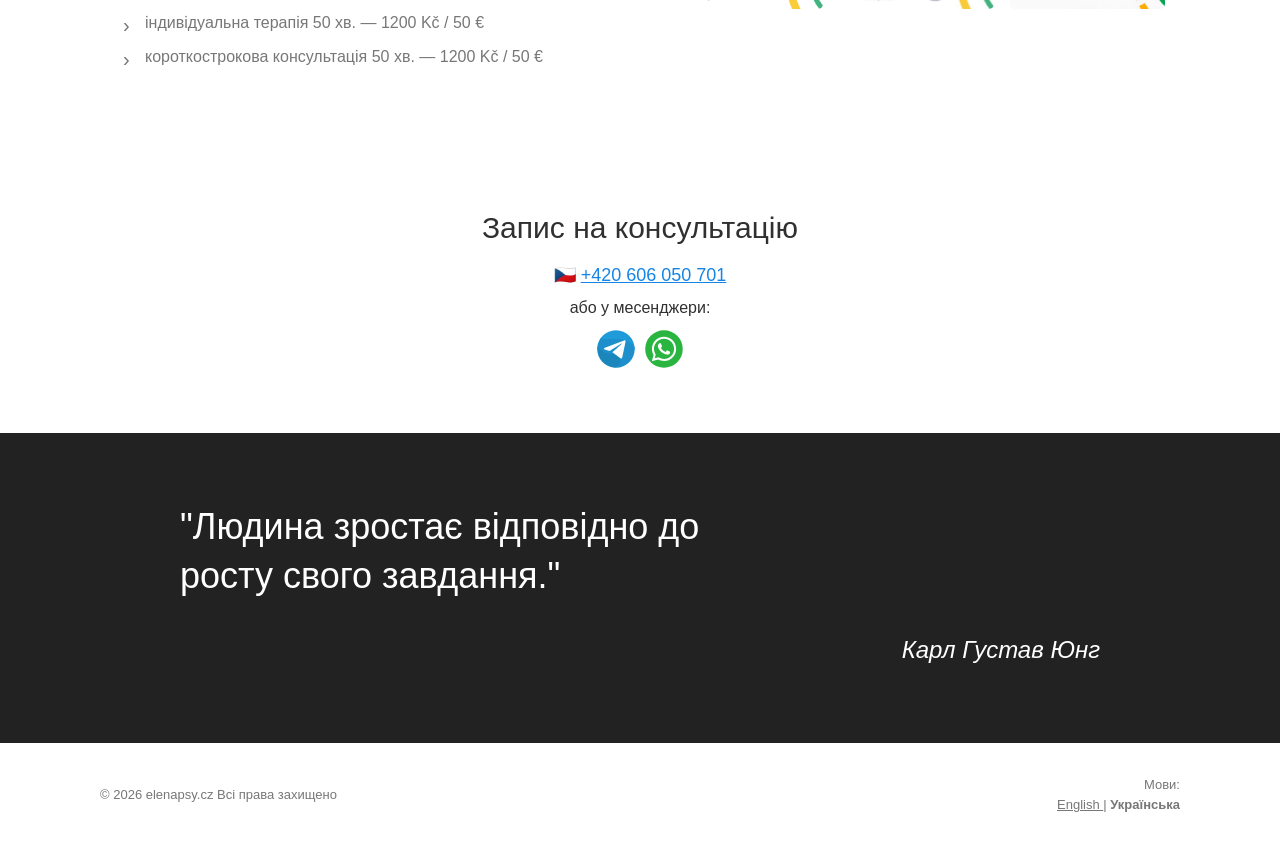
==== commit e19068b3: "Update index.html" ====
--- a/index.html
+++ b/index.html
@@ -247,9 +247,7 @@
             </div>
 
 
-            <div class="certificates">
-
-                <div class="certificates">
+<div class="certificates">
 
     <a href="#" class="certificate-link" data-certificate="cert-1-diploma.png">
         <img src="cert-1-diploma.png" alt="Диплом">
@@ -275,10 +273,7 @@
         <img src="cert-6-psychiatry.png" alt="Сертифікат">
     </a>
 
-                </div>
-
-            </div>
-
+</div>
         </div>
 
     </section>
--- a/css/style.css
+++ b/css/style.css
@@ -208,7 +208,7 @@
 /* =========================
    THERAPY
 ========================= */
-
+/*
 .therapy {
     padding: 55px 20px 60px;
 
@@ -230,6 +230,29 @@
             transparent 40px
         );
 }
+*/
+
+.therapy {
+    padding: 55px 20px 60px;
+
+    background-color: #faf8f3;
+
+    background-image:
+        linear-gradient(
+            120deg,
+            transparent 49.5%,
+            rgba(190, 170, 140, 0.14) 50%,
+            transparent 50.5%
+        ),
+        linear-gradient(
+            60deg,
+            transparent 49.5%,
+            rgba(190, 170, 140, 0.10) 50%,
+            transparent 50.5%
+        );
+
+    background-size: 90px 90px;
+}
 
 .section-inner {
     max-width: 700px;
@@ -309,7 +332,6 @@
     margin-top: 35px !important;
 }
 
-
 /* =========================
    CERTIFICATES
 ========================= */
@@ -319,27 +341,32 @@
     grid-template-columns: repeat(3, minmax(0, 1fr));
     gap: 16px;
     width: 100%;
-}
-
-.certificates a {
+    min-width: 0;
+}
+
+.certificates .certificate-link {
     display: flex;
     align-items: center;
     justify-content: center;
 
     width: 100%;
-    height: 157px;
+    height: 190px;
+    min-width: 0;
 
     overflow: hidden;
     border-radius: 5px;
 
     background: #f7f5f1;
-}
-
-.certificates img {
+
+    cursor: pointer;
+}
+
+.certificates .certificate-link img {
     display: block;
 
     width: 100%;
     height: 100%;
+    max-width: 100%;
 
     object-fit: cover;
     object-position: center;
@@ -347,8 +374,92 @@
     transition: transform 0.25s ease;
 }
 
-.certificates a:hover img {
+.certificates .certificate-link:hover img {
     transform: scale(1.03);
+}
+
+/* =========================
+   CERTIFICATE LIGHTBOX
+========================= */
+
+.certificate-lightbox {
+    position: fixed;
+    inset: 0;
+
+    z-index: 9999;
+
+    display: flex;
+    align-items: center;
+    justify-content: center;
+
+    padding: 40px;
+
+    background: rgba(0, 0, 0, 0.82);
+
+    opacity: 0;
+    visibility: hidden;
+
+    transition:
+        opacity 0.25s ease,
+        visibility 0.25s ease;
+}
+
+.certificate-lightbox.active {
+    opacity: 1;
+    visibility: visible;
+}
+
+.certificate-lightbox img {
+    display: block;
+
+    max-width: 90vw;
+    max-height: 90vh;
+
+    width: auto;
+    height: auto;
+
+    object-fit: contain;
+
+    border-radius: 5px;
+
+    box-shadow:
+        0 10px 40px rgba(0, 0, 0, 0.35);
+}
+
+.lightbox-close {
+    position: absolute;
+
+    top: 18px;
+    right: 25px;
+
+    width: 45px;
+    height: 45px;
+
+    border: none;
+    background: transparent;
+
+    color: #ffffff;
+
+    font-size: 42px;
+    font-weight: 300;
+    line-height: 1;
+
+    cursor: pointer;
+
+    opacity: 0.85;
+
+    transition:
+        opacity 0.2s ease,
+        transform 0.2s ease;
+}
+
+.lightbox-close:hover {
+    opacity: 1;
+    transform: scale(1.1);
+}
+
+body.lightbox-open {
+    overflow: hidden;
 }
 
 /* =========================
@@ -516,7 +627,7 @@
     grid-template-columns: repeat(2, minmax(0, 1fr));
     }
 
-    .certificates a {
+    .certificates .certificate-link {
     height: 150px;
     }
 
@@ -561,17 +672,17 @@
     }
 
     .certificates {
-    grid-template-columns: 1fr;
-    }
-
-    .certificates a {
-    height: auto;
-    min-height: 300px;
-    }
-
-    .certificates img {
-    width: 100%;
-    height: auto;
+        grid-template-columns: 1fr;
+    }
+
+    .certificates .certificate-link {
+        height: auto;
+        min-height: 300px;
+    }
+
+    .certificates .certificate-link img {
+        width: 100%;
+        height: auto;
     }
 
     .quote {
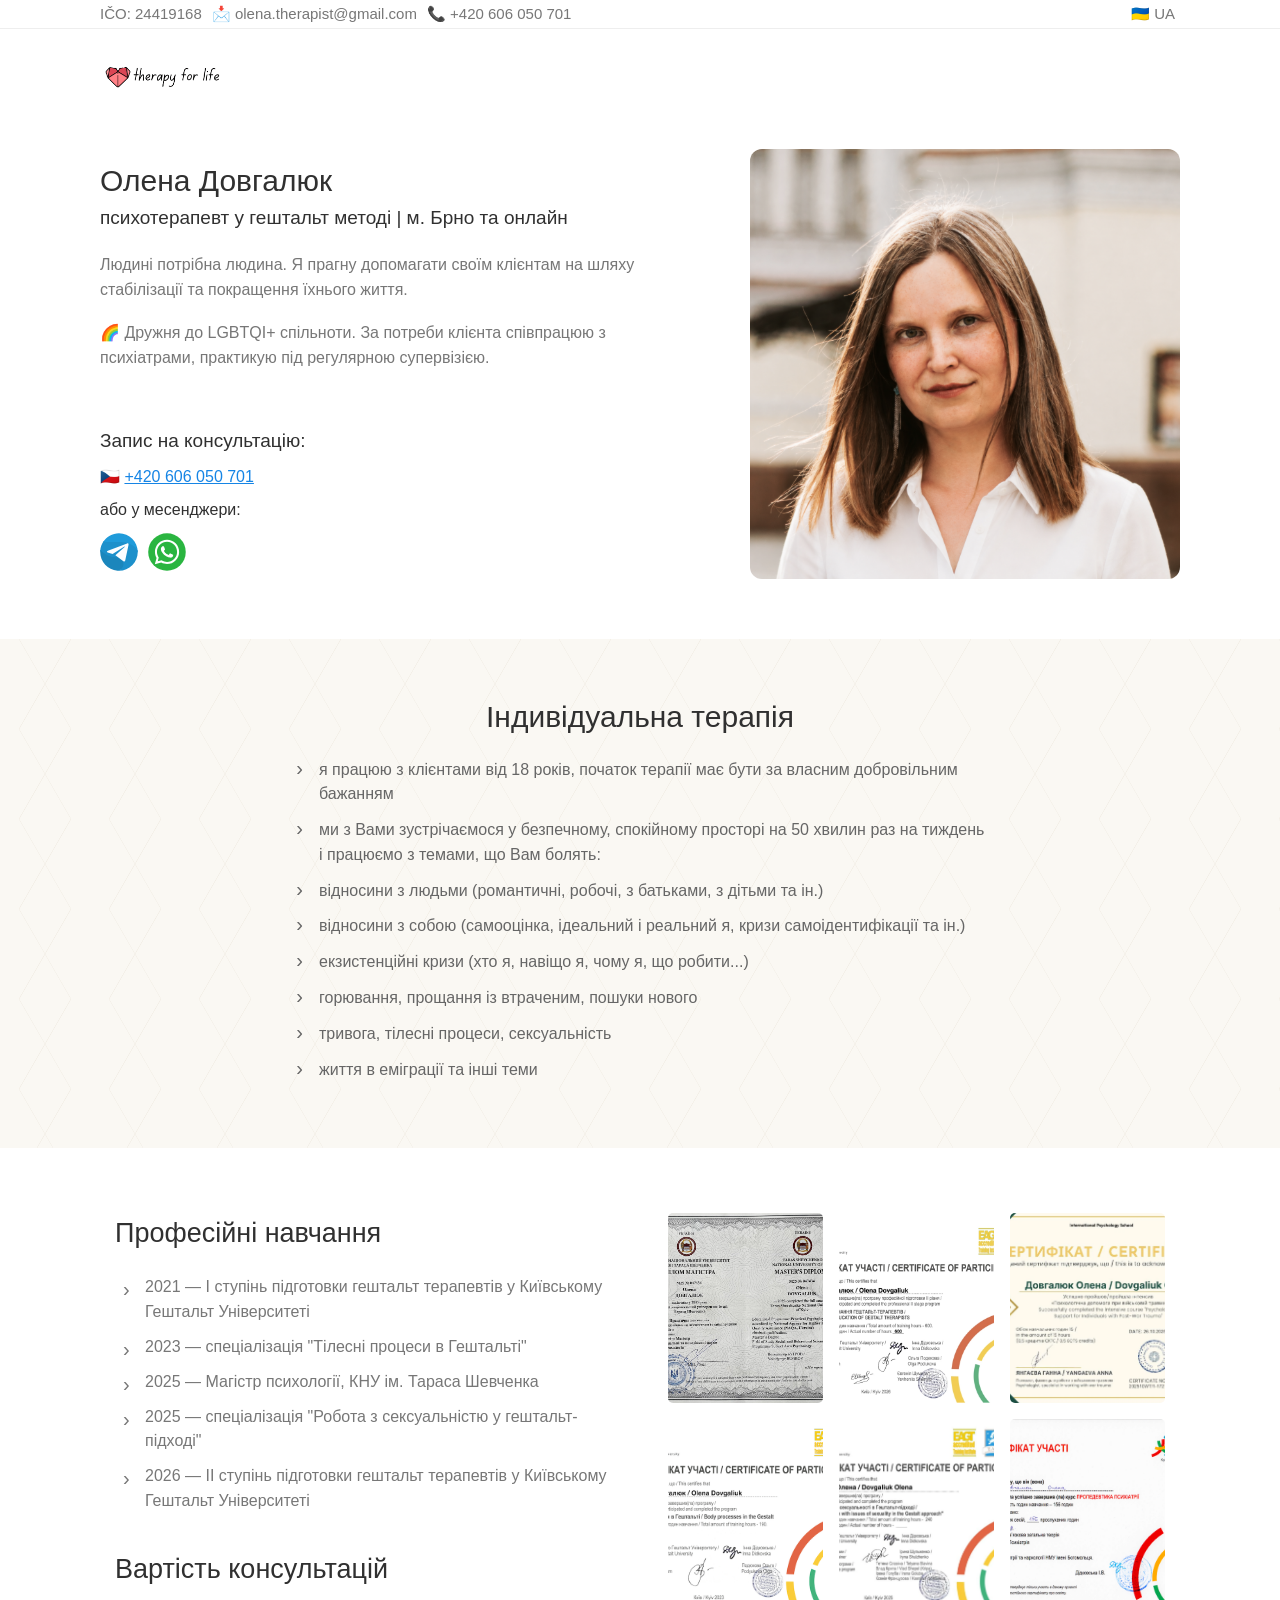
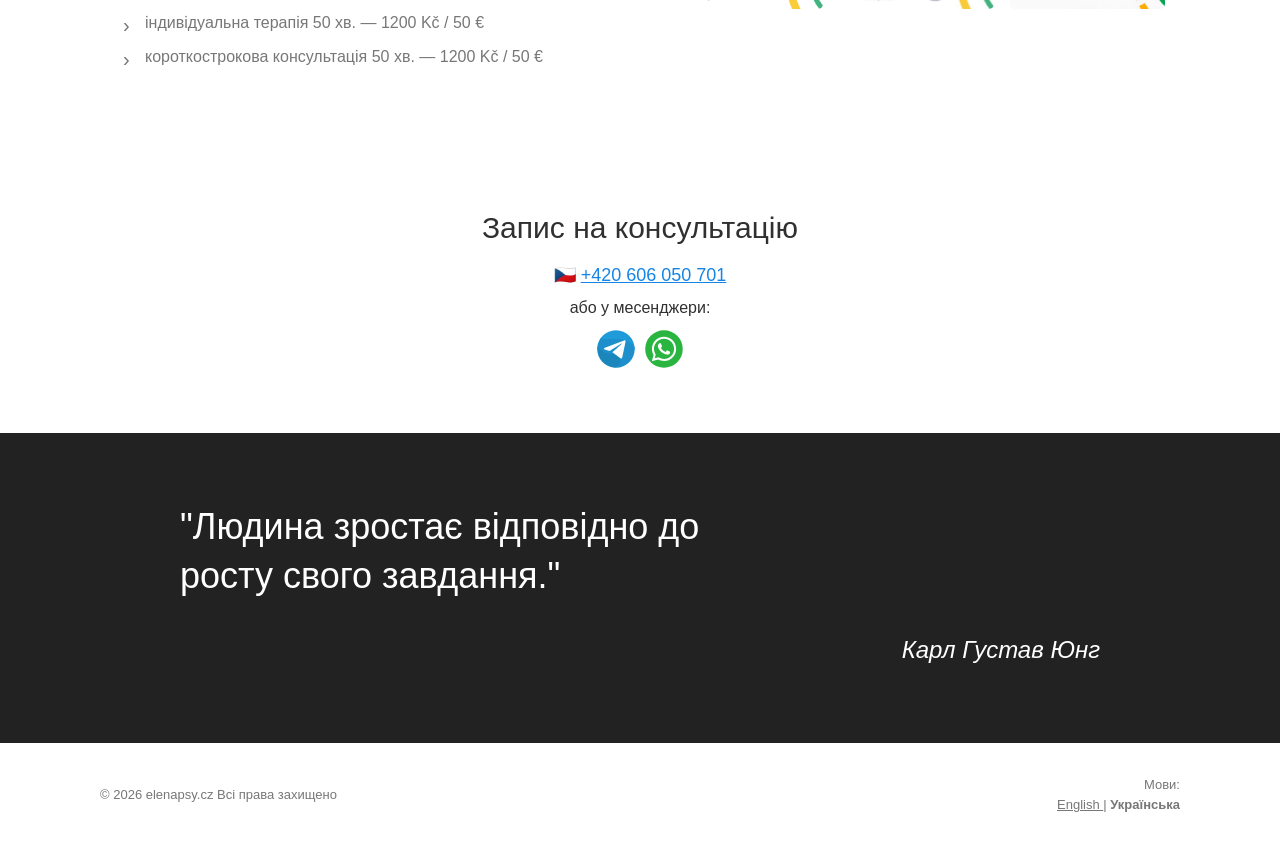
==== commit 2b4357bc: "Update index.html" ====
--- a/index.html
+++ b/index.html
@@ -31,7 +31,8 @@
         </div>
 
         <div class="language">
-            🇺🇦 UA <span>⌄</span>
+            🇺🇦 UA
+            <span class="language-arrow"></span>
         </div>
 
     </div>
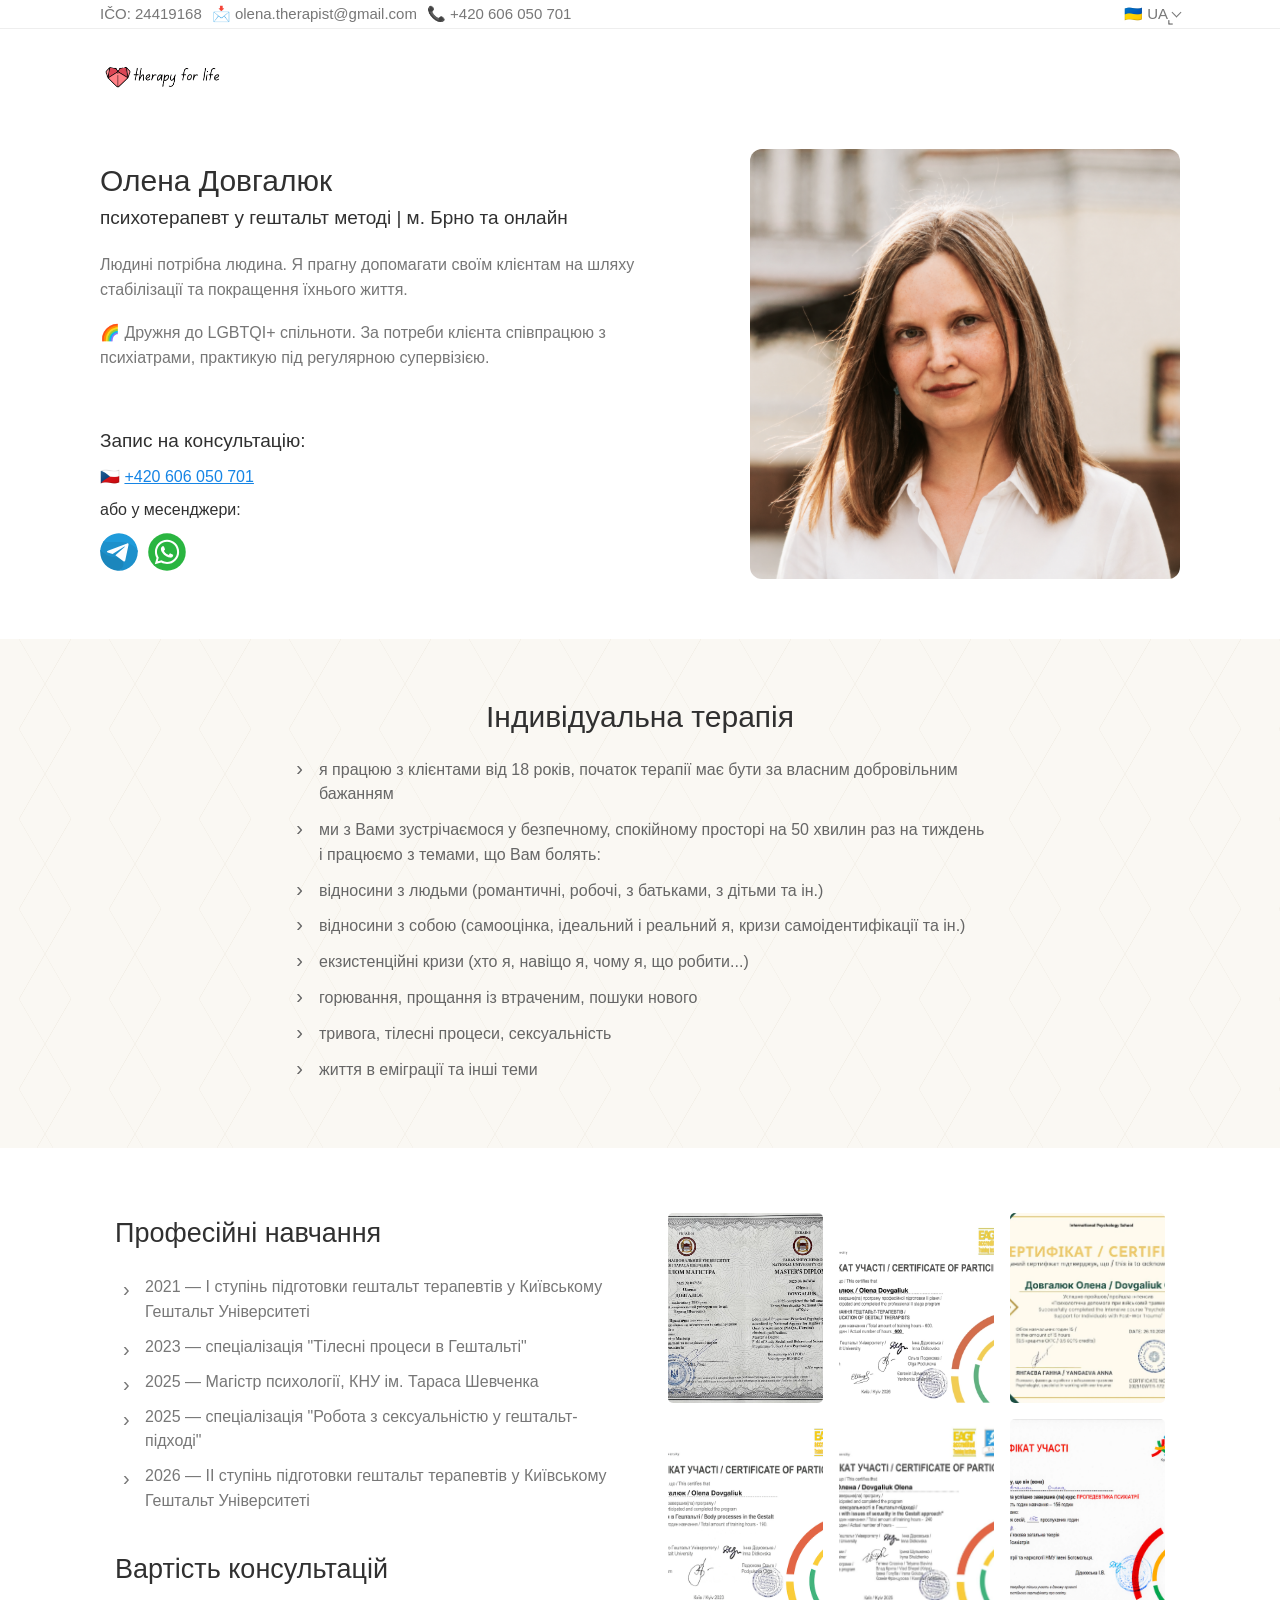
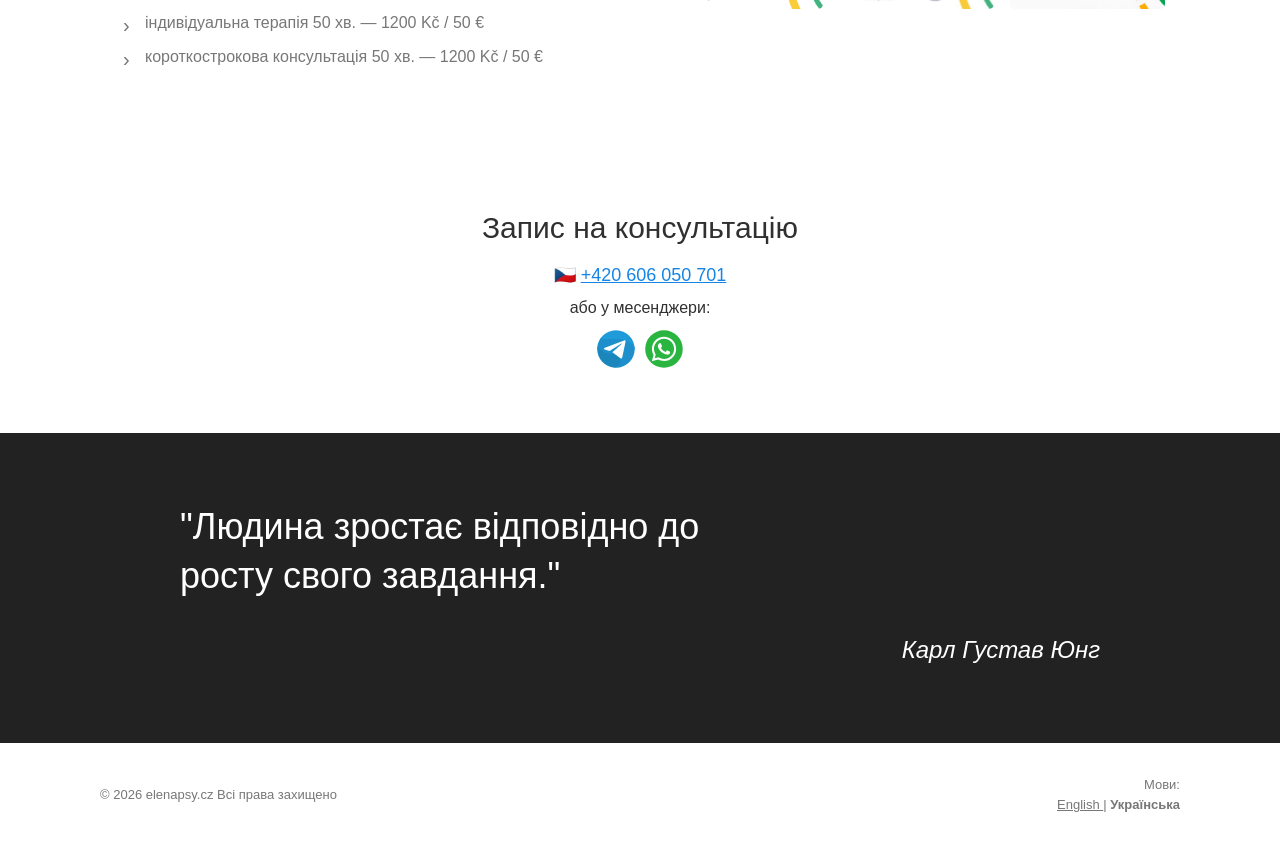
==== commit 9744cede: "Update index.html" ====
--- a/index.html
+++ b/index.html
@@ -32,7 +32,7 @@
 
         <div class="language">
             🇺🇦 UA
-            <span class="language-arrow"></span>
+            <span class="language-arrow">⌄</span>
         </div>
 
     </div>
--- a/css/style.css
+++ b/css/style.css
@@ -62,6 +62,16 @@
     gap: 5px;
 }
 
+.language-arrow {
+    width: 7px;
+    height: 7px;
+
+    border-right: 1.5px solid #777;
+    border-bottom: 1.5px solid #777;
+
+    transform: rotate(45deg);
+    margin-top: -3px;
+}
 
 /* =========================
    HEADER
